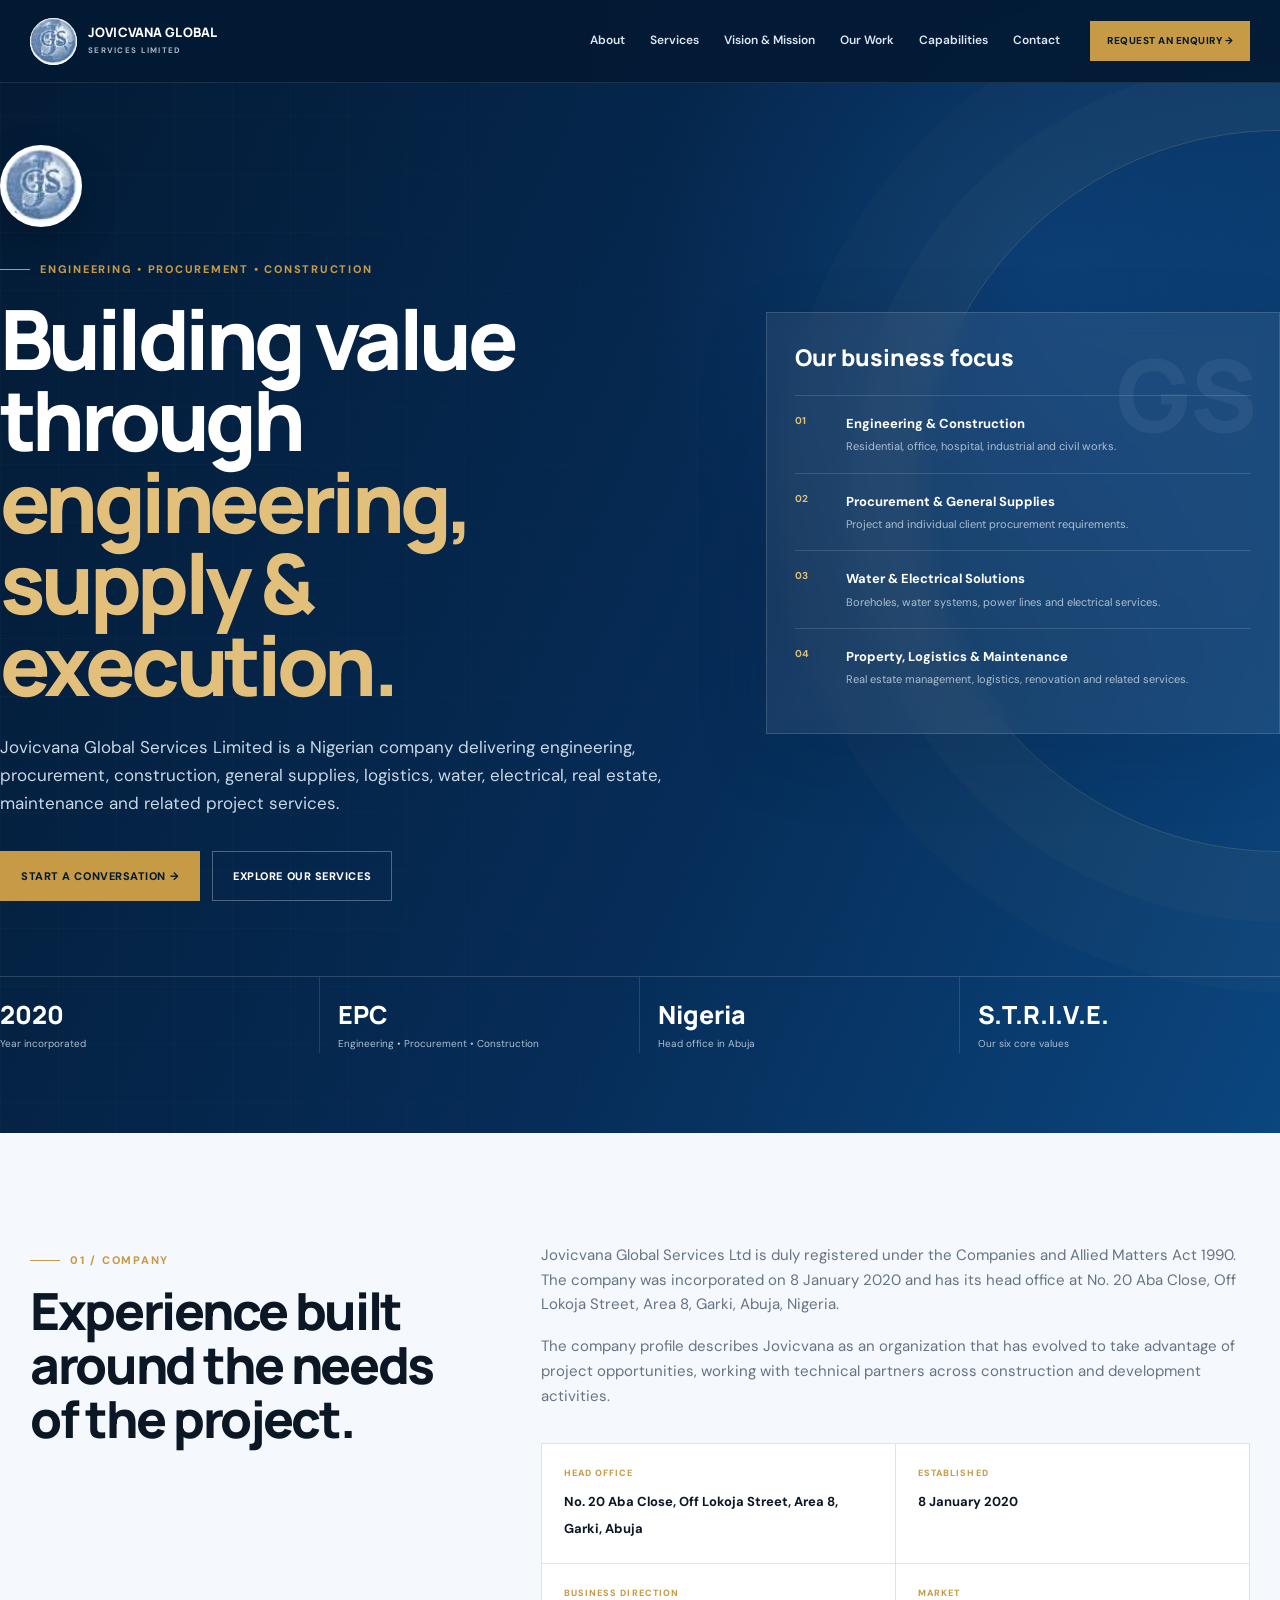
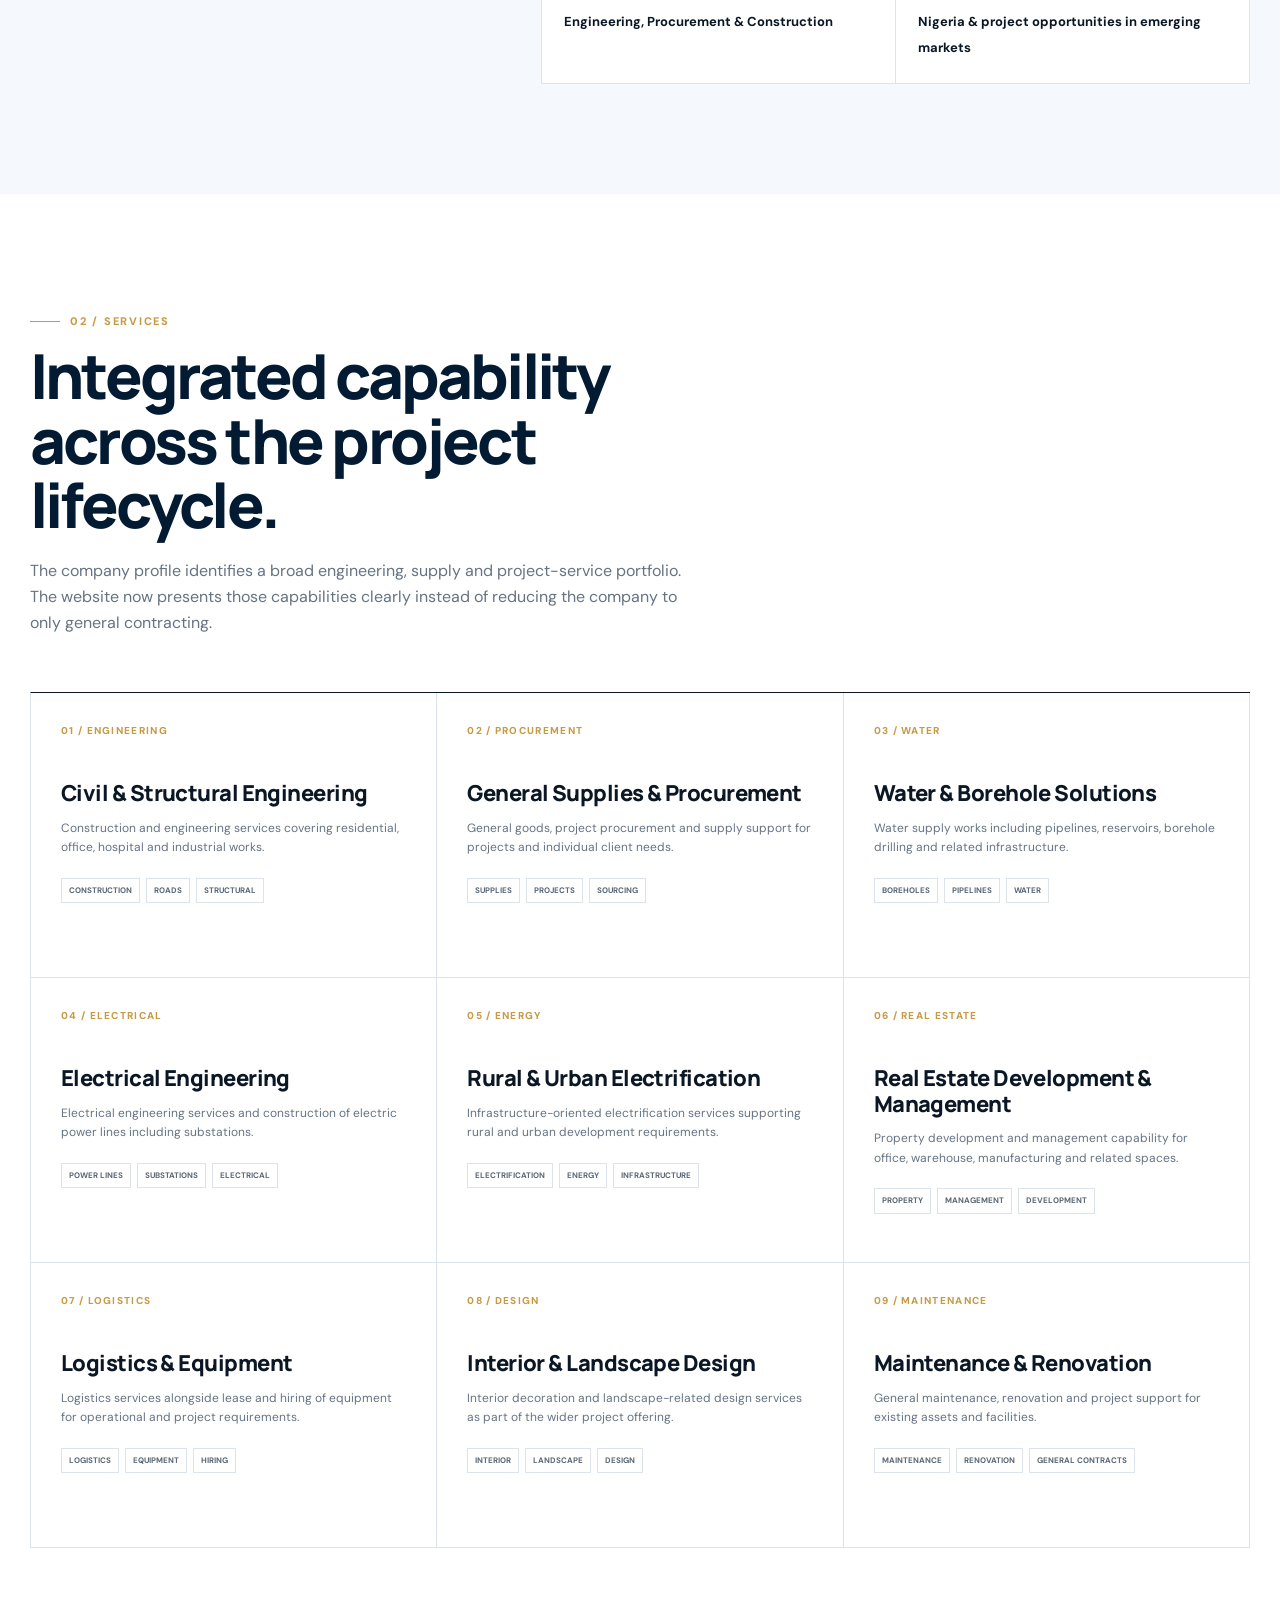
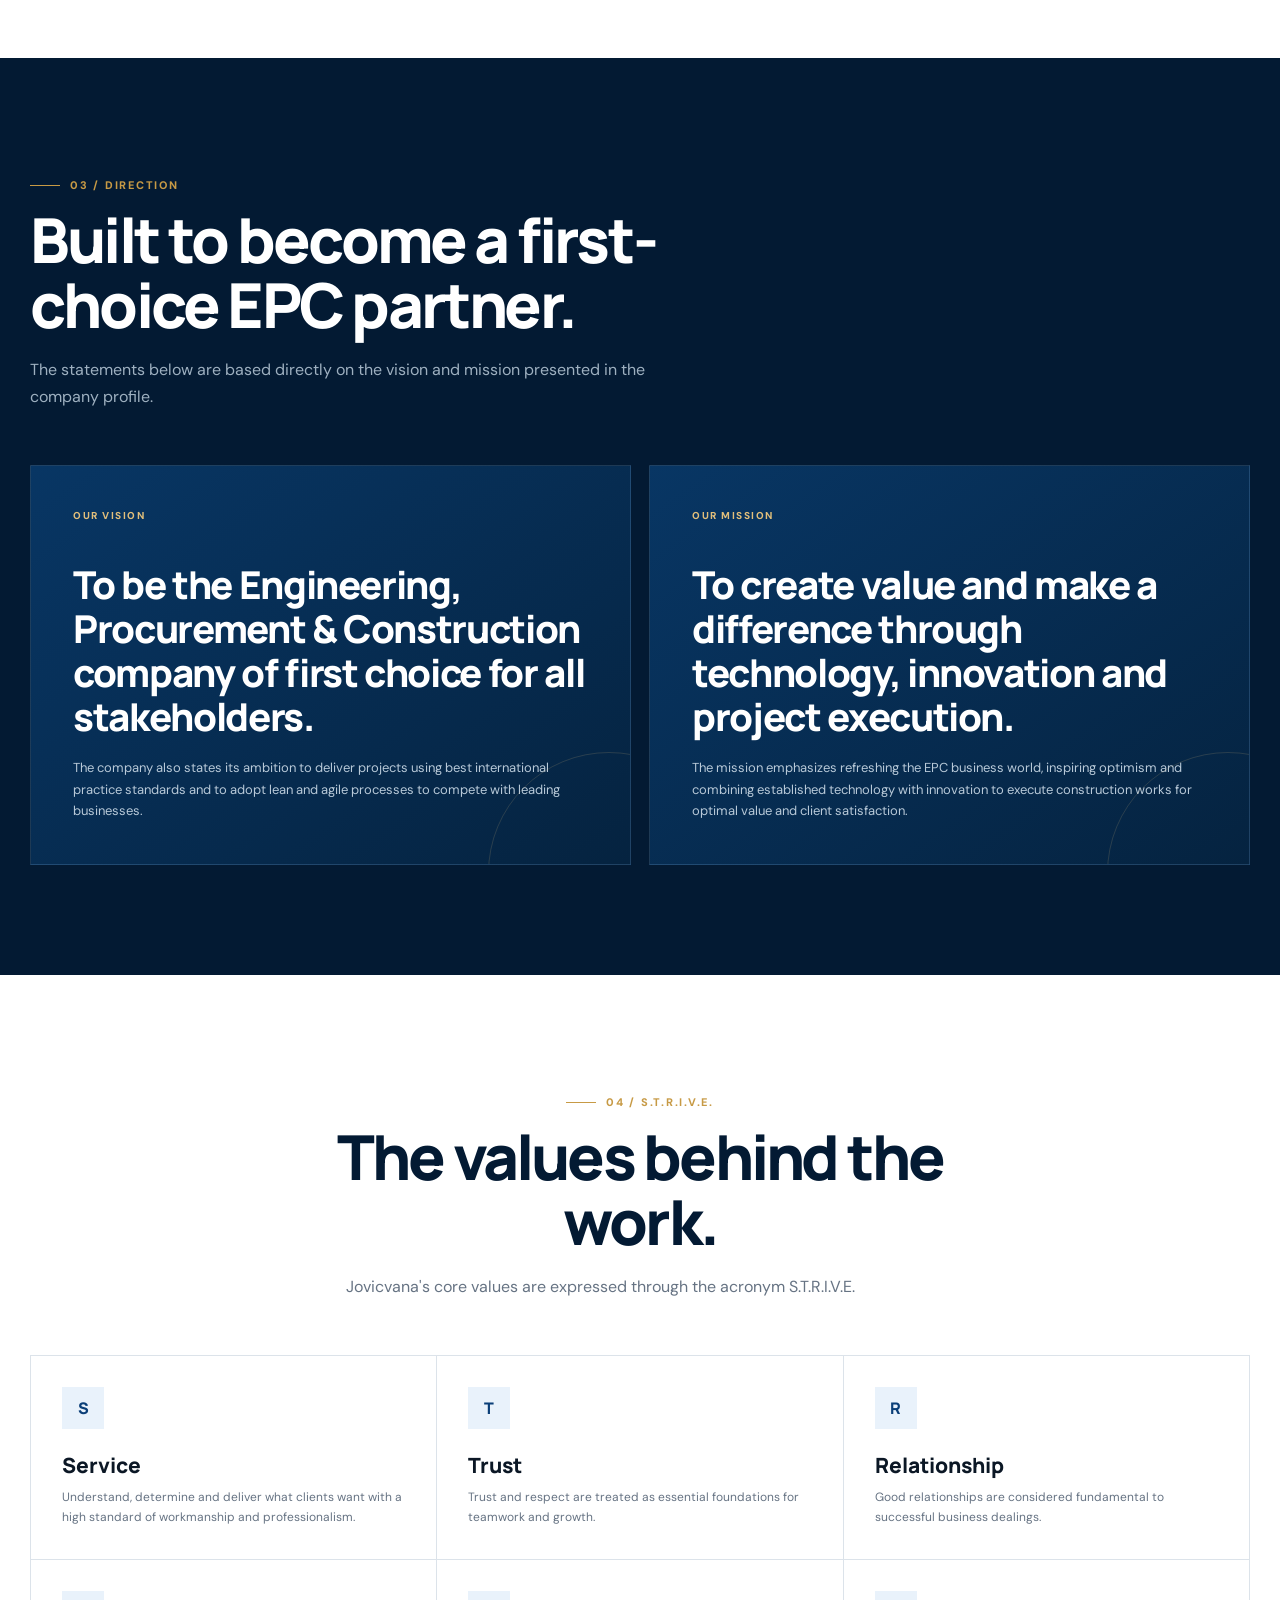
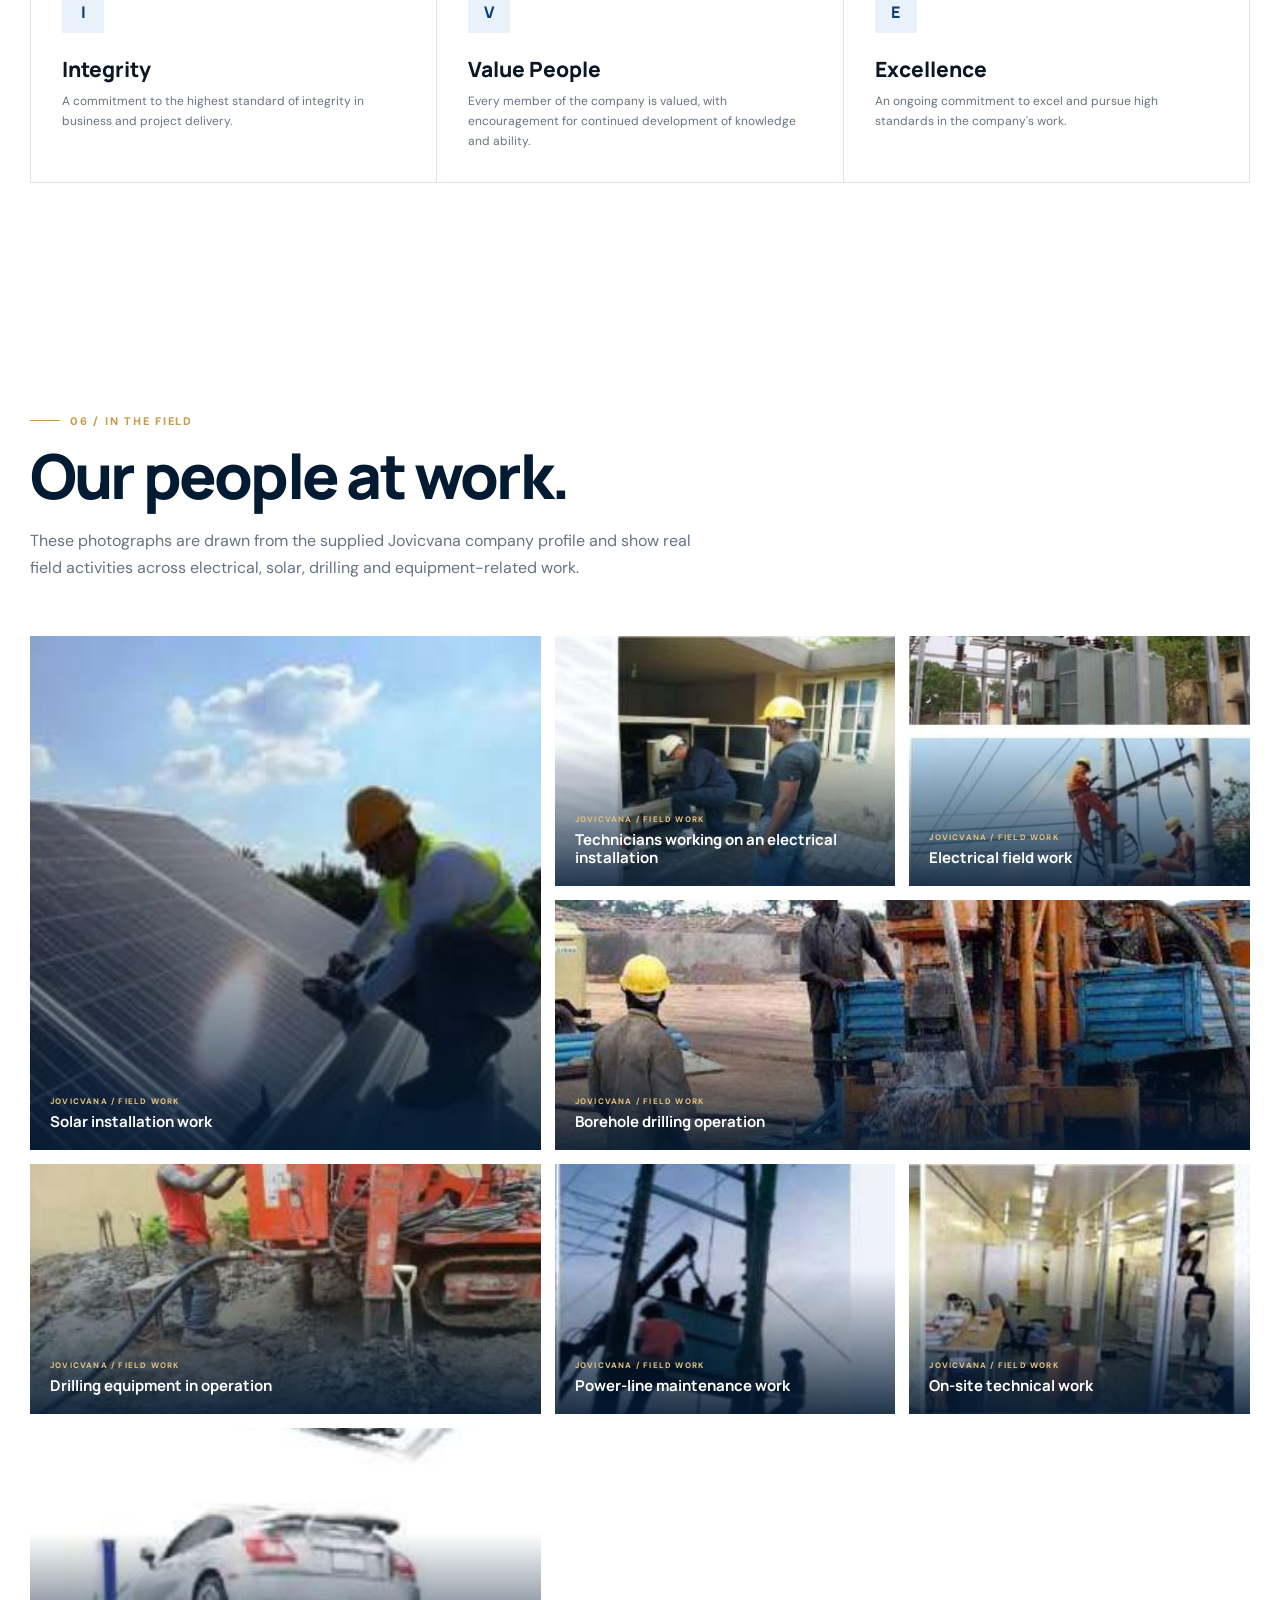
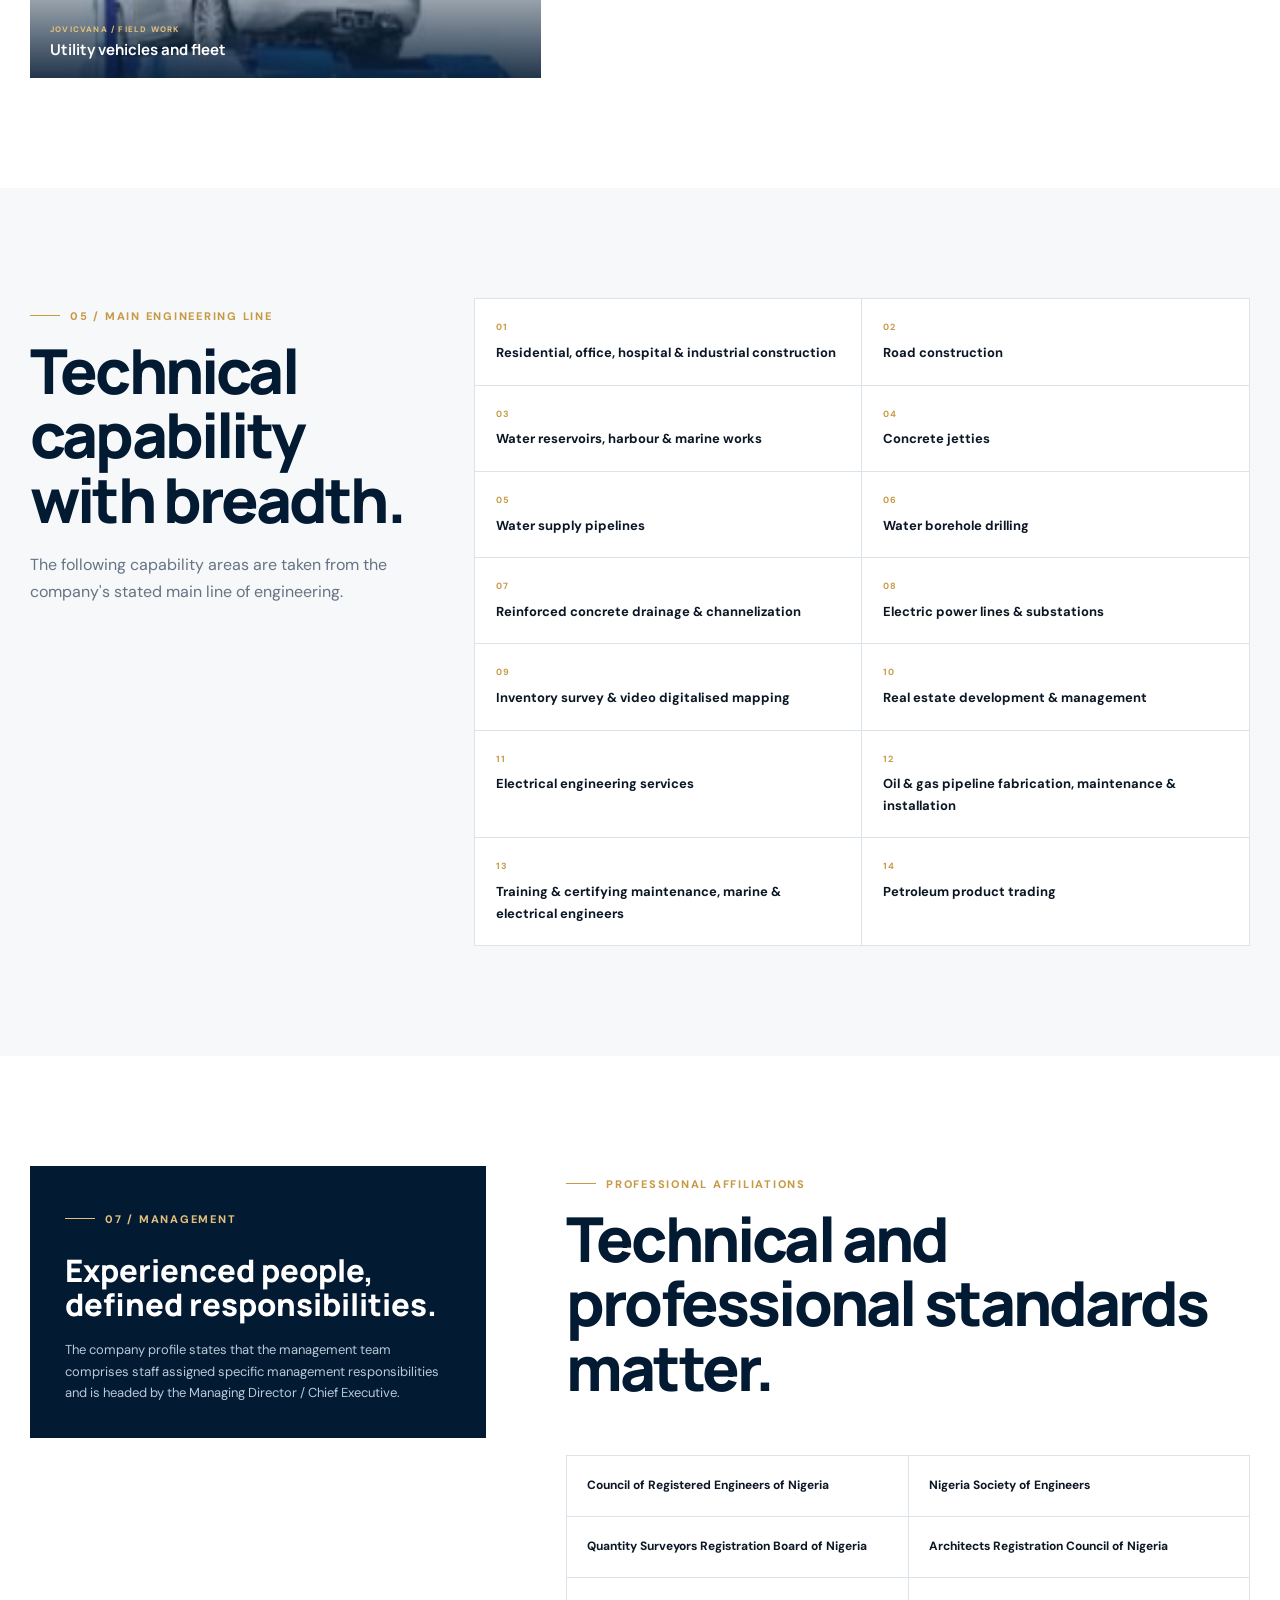
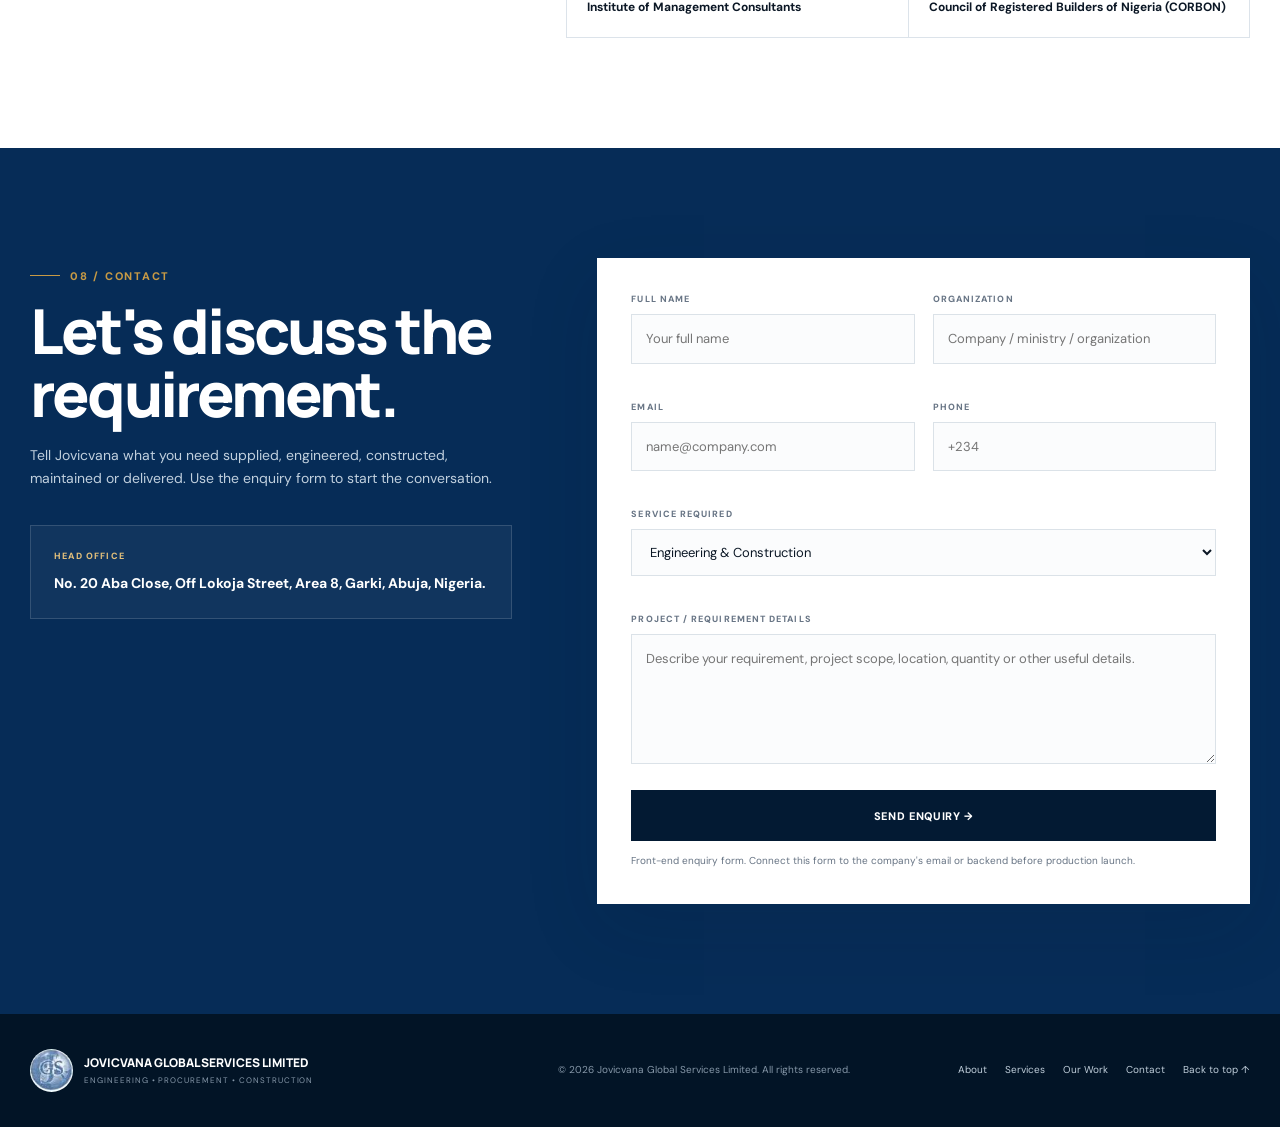
==== index.html @ 86620716 "victor" ====
<!DOCTYPE html>
<html lang="en">
<head>
    <meta charset="UTF-8">
    <meta name="viewport" content="width=device-width, initial-scale=1.0">

    <meta
        name="description"
        content="Jovicvana Global Services Limited — Engineering, Procurement, Construction, general supplies, water, electrical, logistics, real estate and project services in Nigeria."
    >

    <meta name="theme-color" content="#062c57">

    <title>Jovicvana Global Services Limited | Engineering • Procurement • Construction</title>

    <link rel="preconnect" href="https://fonts.googleapis.com">
    <link rel="preconnect" href="https://fonts.gstatic.com" crossorigin>
    <link
        href="https://fonts.googleapis.com/css2?family=DM+Sans:wght@400;500;600;700&family=Manrope:wght@600;700;800&display=swap"
        rel="stylesheet"
    >

    <link rel="icon" href="[data-uri]">

    <style>
        :root {
            --blue-950: #031a33;
            --blue-900: #062c57;
            --blue-800: #0b3f78;
            --blue-700: #15559a;
            --blue-100: #e9f2fb;
            --blue-50: #f5f9fd;
            --gold: #c79a45;
            --gold-light: #e2bf7b;
            --white: #ffffff;
            --ink: #0b1725;
            --muted: #667383;
            --line: #dce3ea;
            --surface: #f6f8fa;
            --serif: "Manrope", sans-serif;
            --body: "DM Sans", sans-serif;
            --shadow: 0 24px 70px rgba(3, 26, 51, .12);
            --radius: 18px;
        }

        * {
            box-sizing: border-box;
            margin: 0;
            padding: 0;
        }

        html {
            scroll-behavior: smooth;
        }

        body {
            font-family: var(--body);
            color: var(--ink);
            background: var(--white);
            line-height: 1.65;
            overflow-x: hidden;
        }

        body.menu-open {
            overflow: hidden;
        }

        a {
            color: inherit;
            text-decoration: none;
        }

        button,
        input,
        textarea,
        select {
            font: inherit;
        }

        img {
            max-width: 100%;
            display: block;
        }

        .container {
            width: min(1220px, calc(100% - 48px));
            margin-inline: auto;
        }

        .eyebrow {
            display: inline-flex;
            align-items: center;
            gap: 10px;
            color: var(--gold);
            font-size: 11px;
            font-weight: 800;
            letter-spacing: .16em;
            text-transform: uppercase;
        }

        .eyebrow::before {
            content: "";
            width: 30px;
            height: 1px;
            background: currentColor;
        }

        .section {
            padding: 110px 0;
        }

        .section-heading {
            max-width: 760px;
            margin-bottom: 55px;
        }

        .section-heading.center {
            margin-inline: auto;
            text-align: center;
        }

        .section-heading.center .eyebrow {
            justify-content: center;
        }

        .section-heading h2 {
            margin-top: 14px;
            color: var(--blue-950);
            font: 800 clamp(36px, 5vw, 62px)/1.04 var(--serif);
            letter-spacing: -.045em;
        }

        .section-heading p {
            margin-top: 20px;
            color: var(--muted);
            font-size: 16px;
            max-width: 680px;
        }

        /* =========================
           HEADER
        ========================= */

        .header {
            position: fixed;
            inset: 0 0 auto;
            z-index: 1000;
            background: rgba(3, 26, 51, .92);
            backdrop-filter: blur(18px);
            border-bottom: 1px solid rgba(255,255,255,.10);
            transition: .25s ease;
        }

        .header.scrolled {
            background: rgba(3, 26, 51, .98);
            box-shadow: 0 12px 40px rgba(0,0,0,.16);
        }

        .nav {
            min-height: 82px;
            display: flex;
            align-items: center;
            gap: 30px;
        }

        .brand {
            display: inline-flex;
            align-items: center;
            gap: 11px;
            margin-right: auto;
            min-width: 235px;
        }

        .brand-logo {
            width: 47px;
            height: 47px;
            object-fit: contain;
            border-radius: 50%;
            background: white;
        }

        .brand-text strong {
            display: block;
            color: white;
            font: 800 13px/1.1 var(--serif);
            letter-spacing: .01em;
        }

        .brand-text small {
            display: block;
            margin-top: 5px;
            color: #a9b9c8;
            font-size: 8px;
            font-weight: 700;
            letter-spacing: .16em;
        }

        .navlinks {
            display: flex;
            align-items: center;
            gap: 25px;
        }

        .navlinks a {
            position: relative;
            color: #dce7f1;
            font-size: 12px;
            font-weight: 600;
            padding: 30px 0;
        }

        .navlinks a::after {
            content: "";
            position: absolute;
            left: 0;
            right: 100%;
            bottom: 23px;
            height: 2px;
            background: var(--gold-light);
            transition: .25s ease;
        }

        .navlinks a:hover::after,
        .navlinks a.active::after {
            right: 0;
        }

        .nav-cta {
            display: inline-flex;
            align-items: center;
            justify-content: center;
            padding: 12px 17px;
            background: var(--gold);
            color: var(--blue-950);
            font-size: 10px;
            font-weight: 800;
            letter-spacing: .05em;
            transition: .2s ease;
        }

        .nav-cta:hover {
            background: var(--gold-light);
            transform: translateY(-1px);
        }

        .menu-btn {
            display: none;
            border: 0;
            background: transparent;
            color: white;
            font-size: 27px;
            cursor: pointer;
        }

        /* =========================
           HERO
        ========================= */

        .hero {
            position: relative;
            min-height: 820px;
            display: flex;
            align-items: center;
            overflow: hidden;
            background:
                radial-gradient(circle at 82% 25%, rgba(21,85,154,.38), transparent 30%),
                linear-gradient(115deg, var(--blue-950), var(--blue-900) 58%, #0b467f);
            color: white;
        }

        .hero::before {
            content: "";
            position: absolute;
            inset: 0;
            opacity: .24;
            background-image:
                linear-gradient(rgba(255,255,255,.08) 1px, transparent 1px),
                linear-gradient(90deg, rgba(255,255,255,.08) 1px, transparent 1px);
            background-size: 58px 58px;
            mask-image: linear-gradient(to right, black, transparent 85%);
        }

        .hero::after {
            content: "";
            position: absolute;
            width: 720px;
            height: 720px;
            right: -360px;
            top: 130px;
            border: 1px solid rgba(226,191,123,.20);
            border-radius: 50%;
            box-shadow:
                0 0 0 70px rgba(226,191,123,.025),
                0 0 0 140px rgba(226,191,123,.018);
        }

        .hero-inner {
            position: relative;
            z-index: 2;
            width: 100%;
            padding: 145px 0 80px;
        }

        .hero-layout {
            display: grid;
            grid-template-columns: minmax(0, 1.15fr) minmax(320px, .85fr);
            align-items: center;
            gap: 70px;
        }

        .hero-copy {
            max-width: 780px;
        }

        .hero-logo {
            width: 82px;
            height: 82px;
            object-fit: contain;
            background: white;
            border-radius: 50%;
            padding: 4px;
            margin-bottom: 25px;
            box-shadow: 0 14px 40px rgba(0,0,0,.20);
        }

        .hero h1 {
            margin-top: 19px;
            font: 800 clamp(48px, 6.5vw, 88px)/.98 var(--serif);
            letter-spacing: -.055em;
        }

        .hero h1 span {
            color: var(--gold-light);
        }

        .hero-description {
            max-width: 700px;
            margin-top: 28px;
            color: #c9d8e6;
            font-size: 17px;
        }

        .hero-actions {
            display: flex;
            flex-wrap: wrap;
            gap: 12px;
            margin-top: 34px;
        }

        .btn {
            display: inline-flex;
            align-items: center;
            justify-content: center;
            gap: 9px;
            min-height: 50px;
            padding: 0 20px;
            border: 1px solid transparent;
            font-size: 11px;
            font-weight: 800;
            letter-spacing: .05em;
            transition: .22s ease;
        }

        .btn-primary {
            background: var(--gold);
            color: var(--blue-950);
        }

        .btn-primary:hover {
            background: var(--gold-light);
            transform: translateY(-2px);
        }

        .btn-light {
            border-color: rgba(255,255,255,.30);
            color: white;
        }

        .btn-light:hover {
            border-color: var(--gold-light);
            background: rgba(255,255,255,.06);
            transform: translateY(-2px);
        }

        .hero-panel {
            position: relative;
            padding: 28px;
            background: rgba(255,255,255,.07);
            border: 1px solid rgba(255,255,255,.14);
            backdrop-filter: blur(10px);
            box-shadow: var(--shadow);
        }

        .hero-panel::before {
            content: "GS";
            position: absolute;
            right: 22px;
            top: 12px;
            color: rgba(255,255,255,.06);
            font: 800 100px var(--serif);
        }

        .hero-panel h3 {
            position: relative;
            margin-bottom: 22px;
            color: white;
            font: 800 23px var(--serif);
        }

        .hero-panel-list {
            display: grid;
            gap: 0;
        }

        .hero-panel-item {
            display: grid;
            grid-template-columns: 38px 1fr;
            gap: 13px;
            padding: 17px 0;
            border-top: 1px solid rgba(255,255,255,.13);
        }

        .hero-panel-item b {
            color: var(--gold-light);
            font-size: 10px;
        }

        .hero-panel-item strong {
            display: block;
            color: white;
            font-size: 13px;
        }

        .hero-panel-item span {
            display: block;
            margin-top: 3px;
            color: #aebfd0;
            font-size: 11px;
        }

        .hero-bottom {
            display: grid;
            grid-template-columns: repeat(4, 1fr);
            gap: 0;
            margin-top: 75px;
            border-top: 1px solid rgba(255,255,255,.16);
        }

        .hero-stat {
            padding: 20px 18px 0 0;
            border-right: 1px solid rgba(255,255,255,.12);
        }

        .hero-stat:not(:first-child) {
            padding-left: 18px;
        }

        .hero-stat:last-child {
            border-right: 0;
        }

        .hero-stat strong {
            display: block;
            color: white;
            font: 800 25px var(--serif);
        }

        .hero-stat span {
            display: block;
            margin-top: 4px;
            color: #aebfd0;
            font-size: 10px;
        }

        /* =========================
           ABOUT
        ========================= */

        .about {
            background: var(--blue-50);
        }

        .about-grid {
            display: grid;
            grid-template-columns: .75fr 1.25fr;
            gap: 85px;
        }

        .about-intro {
            position: sticky;
            top: 125px;
            align-self: start;
        }

        .about-intro h2 {
            margin-top: 15px;
            font: 800 clamp(35px, 4vw, 55px)/1.05 var(--serif);
            letter-spacing: -.045em;
        }

        .about-copy {
            color: var(--muted);
            font-size: 15px;
        }

        .about-copy + .about-copy {
            margin-top: 17px;
        }

        .company-facts {
            display: grid;
            grid-template-columns: 1fr 1fr;
            margin-top: 35px;
            border-top: 1px solid var(--line);
            border-left: 1px solid var(--line);
        }

        .fact {
            padding: 22px;
            border-right: 1px solid var(--line);
            border-bottom: 1px solid var(--line);
            background: white;
        }

        .fact span {
            display: block;
            margin-bottom: 7px;
            color: var(--gold);
            font-size: 9px;
            font-weight: 800;
            letter-spacing: .12em;
            text-transform: uppercase;
        }

        .fact strong {
            font-size: 13px;
        }

        /* =========================
           SERVICES
        ========================= */

        .services {
            background: white;
        }

        .service-grid {
            display: grid;
            grid-template-columns: repeat(3, 1fr);
            border-top: 1px solid var(--ink);
            border-left: 1px solid var(--line);
        }

        .service-card {
            min-height: 285px;
            padding: 30px;
            border-right: 1px solid var(--line);
            border-bottom: 1px solid var(--line);
            transition: .25s ease;
            background: white;
        }

        .service-card:hover {
            background: var(--blue-950);
            color: white;
            transform: translateY(-5px);
            box-shadow: var(--shadow);
        }

        .service-number {
            color: var(--gold);
            font-size: 10px;
            font-weight: 800;
            letter-spacing: .13em;
        }

        .service-card h3 {
            margin-top: 42px;
            font: 800 22px/1.15 var(--serif);
            letter-spacing: -.025em;
        }

        .service-card p {
            margin-top: 12px;
            color: var(--muted);
            font-size: 12px;
        }

        .service-card:hover p {
            color: #b9c8d7;
        }

        .service-tags {
            display: flex;
            flex-wrap: wrap;
            gap: 6px;
            margin-top: 20px;
        }

        .service-tags span {
            padding: 5px 7px;
            border: 1px solid var(--line);
            color: #596674;
            font-size: 8px;
            font-weight: 700;
        }

        .service-card:hover .service-tags span {
            border-color: rgba(255,255,255,.16);
            color: #c8d7e5;
        }

        /* =========================
           VISION / MISSION
        ========================= */

        .dark-section {
            background: var(--blue-950);
            color: white;
        }

        .dark-section .section-heading h2 {
            color: white;
        }

        .dark-section .section-heading p {
            color: #9eb0c0;
        }

        .vision-grid {
            display: grid;
            grid-template-columns: 1fr 1fr;
            gap: 18px;
        }

        .statement {
            position: relative;
            padding: 42px;
            min-height: 330px;
            background: linear-gradient(145deg, #083664, #052340);
            border: 1px solid rgba(255,255,255,.10);
            overflow: hidden;
        }

        .statement::after {
            content: "";
            position: absolute;
            width: 240px;
            height: 240px;
            right: -100px;
            bottom: -130px;
            border: 1px solid rgba(226,191,123,.16);
            border-radius: 50%;
        }

        .statement-label {
            color: var(--gold-light);
            font-size: 10px;
            font-weight: 800;
            letter-spacing: .15em;
        }

        .statement h3 {
            margin-top: 38px;
            max-width: 550px;
            font: 800 clamp(25px, 3vw, 39px)/1.15 var(--serif);
            letter-spacing: -.035em;
        }

        .statement p {
            margin-top: 18px;
            max-width: 560px;
            color: #b8c9d8;
            font-size: 13px;
        }

        /* =========================
           CORE VALUES
        ========================= */

        .values-grid {
            display: grid;
            grid-template-columns: repeat(3, 1fr);
            border-top: 1px solid var(--line);
            border-left: 1px solid var(--line);
        }

        .value-card {
            padding: 31px;
            border-right: 1px solid var(--line);
            border-bottom: 1px solid var(--line);
            background: white;
        }

        .value-card .letter {
            display: inline-grid;
            place-items: center;
            width: 42px;
            height: 42px;
            background: var(--blue-100);
            color: var(--blue-800);
            font: 800 16px var(--serif);
        }

        .value-card h3 {
            margin-top: 22px;
            font: 800 21px var(--serif);
        }

        .value-card p {
            margin-top: 9px;
            color: var(--muted);
            font-size: 12px;
        }

        /* =========================
           CAPABILITIES
        ========================= */

        .capabilities {
            background: var(--surface);
        }

        .capability-layout {
            display: grid;
            grid-template-columns: .65fr 1.35fr;
            gap: 70px;
        }

        .capability-list {
            display: grid;
            grid-template-columns: 1fr 1fr;
            border-top: 1px solid var(--line);
            border-left: 1px solid var(--line);
        }

        .capability-item {
            padding: 21px;
            border-right: 1px solid var(--line);
            border-bottom: 1px solid var(--line);
            background: white;
        }

        .capability-item b {
            display: block;
            color: var(--gold);
            font-size: 9px;
            letter-spacing: .12em;
        }

        .capability-item strong {
            display: block;
            margin-top: 7px;
            font-size: 13px;
        }

        /* =========================
           MANAGEMENT
        ========================= */

        .management {
            background: white;
        }

        .management-grid {
            display: grid;
            grid-template-columns: .8fr 1.2fr;
            gap: 80px;
            align-items: start;
        }

        .management-box {
            padding: 35px;
            background: var(--blue-950);
            color: white;
        }

        .management-box .eyebrow {
            color: var(--gold-light);
        }

        .management-box h3 {
            margin-top: 25px;
            font: 800 31px/1.12 var(--serif);
        }

        .management-box p {
            margin-top: 17px;
            color: #b8c9d8;
            font-size: 13px;
        }

        .affiliations {
            display: grid;
            grid-template-columns: 1fr 1fr;
            border-top: 1px solid var(--line);
            border-left: 1px solid var(--line);
        }

        .affiliation {
            padding: 20px;
            border-right: 1px solid var(--line);
            border-bottom: 1px solid var(--line);
            font-size: 12px;
            font-weight: 700;
        }

        /* =========================
           CTA / CONTACT
        ========================= */

        .contact {
            background: var(--blue-900);
            color: white;
        }

        .contact-grid {
            display: grid;
            grid-template-columns: .85fr 1.15fr;
            gap: 85px;
            align-items: start;
        }

        .contact h2 {
            margin-top: 14px;
            font: 800 clamp(38px, 5vw, 62px)/1.02 var(--serif);
            letter-spacing: -.045em;
        }

        .contact-copy {
            margin-top: 18px;
            color: #c1d0de;
            font-size: 14px;
        }

        .office-card {
            margin-top: 35px;
            padding: 23px;
            border: 1px solid rgba(255,255,255,.14);
            background: rgba(255,255,255,.045);
        }

        .office-card span {
            display: block;
            color: var(--gold-light);
            font-size: 9px;
            font-weight: 800;
            letter-spacing: .13em;
            text-transform: uppercase;
        }

        .office-card strong {
            display: block;
            margin-top: 8px;
            font-size: 14px;
        }

        .contact-form {
            padding: 34px;
            background: white;
            color: var(--ink);
            box-shadow: var(--shadow);
        }

        .form-grid {
            display: grid;
            grid-template-columns: 1fr 1fr;
            gap: 18px;
        }

        .field {
            margin-bottom: 18px;
        }

        .field.full {
            grid-column: 1 / -1;
        }

        .field label {
            display: block;
            margin-bottom: 7px;
            color: #687585;
            font-size: 9px;
            font-weight: 800;
            letter-spacing: .12em;
            text-transform: uppercase;
        }

        .field input,
        .field select,
        .field textarea {
            width: 100%;
            border: 1px solid #dbe2e8;
            outline: none;
            padding: 13px 14px;
            background: #fbfcfd;
            color: var(--ink);
            font-size: 13px;
            transition: .2s ease;
        }

        .field textarea {
            min-height: 130px;
            resize: vertical;
        }

        .field input:focus,
        .field select:focus,
        .field textarea:focus {
            border-color: var(--blue-700);
            box-shadow: 0 0 0 3px rgba(21,85,154,.08);
            background: white;
        }

        .submit-btn {
            width: 100%;
            min-height: 51px;
            border: 0;
            background: var(--blue-950);
            color: white;
            cursor: pointer;
            font-size: 11px;
            font-weight: 800;
            letter-spacing: .06em;
            transition: .2s ease;
        }

        .submit-btn:hover {
            background: var(--blue-800);
        }

        .form-message {
            margin-top: 12px;
            color: var(--muted);
            font-size: 10px;
        }

        /* =========================
           FOOTER
        ========================= */

        footer {
            background: #021426;
            color: white;
            padding: 35px 0;
        }

        .footer-grid {
            display: grid;
            grid-template-columns: 1.2fr .8fr .8fr;
            gap: 35px;
            align-items: center;
        }

        .footer-brand {
            display: flex;
            align-items: center;
            gap: 11px;
        }

        .footer-brand img {
            width: 43px;
            height: 43px;
            border-radius: 50%;
            background: white;
        }

        .footer-brand strong {
            display: block;
            font: 800 12px var(--serif);
        }

        .footer-brand small {
            display: block;
            margin-top: 3px;
            color: #8798a9;
            font-size: 8px;
            letter-spacing: .12em;
        }

        .footer-text {
            color: #8798a9;
            font-size: 10px;
        }

        .footer-links {
            display: flex;
            justify-content: flex-end;
            gap: 18px;
        }

        .footer-links a {
            color: #c0ceda;
            font-size: 10px;
        }

        /* =========================
           ANIMATIONS
        ========================= */

        .reveal {
            opacity: 0;
            transform: translateY(25px);
            transition: opacity .7s ease, transform .7s ease;
        }

        .reveal.show {
            opacity: 1;
            transform: none;
        }


        /* =========================
           WORK GALLERY
        ========================= */

        .work-gallery {
            background: #ffffff;
        }

        .work-gallery-grid {
            display: grid;
            grid-template-columns: 1.2fr .8fr .8fr;
            grid-auto-rows: 250px;
            gap: 14px;
        }

        .work-photo {
            position: relative;
            overflow: hidden;
            min-height: 250px;
            background: #dfe5ea;
        }

        .work-photo:nth-child(1) {
            grid-row: span 2;
        }

        .work-photo:nth-child(4) {
            grid-column: span 2;
        }

        .work-photo img {
            width: 100%;
            height: 100%;
            object-fit: cover;
            transition: transform .55s ease;
        }

        .work-photo::after {
            content: "";
            position: absolute;
            inset: 0;
            background: linear-gradient(0deg, rgba(3,26,51,.88), transparent 58%);
            pointer-events: none;
        }

        .work-photo:hover img {
            transform: scale(1.045);
        }

        .work-photo-caption {
            position: absolute;
            z-index: 2;
            left: 20px;
            right: 20px;
            bottom: 18px;
            color: white;
        }

        .work-photo-caption span {
            display: block;
            color: var(--gold-light);
            font-size: 8px;
            font-weight: 800;
            letter-spacing: .15em;
        }

        .work-photo-caption strong {
            display: block;
            margin-top: 5px;
            font: 700 15px/1.25 var(--serif);
        }

        @media (max-width: 980px) {
            .work-gallery-grid {
                grid-template-columns: 1fr 1fr;
            }

            .work-photo:nth-child(1),
            .work-photo:nth-child(4) {
                grid-row: auto;
                grid-column: auto;
            }
        }

        @media (max-width: 650px) {
            .work-gallery-grid {
                grid-template-columns: 1fr;
                grid-auto-rows: 270px;
            }
        }

        /* =========================
           RESPONSIVE
        ========================= */

        @media (max-width: 980px) {
            .navlinks,
            .nav-cta {
                display: none;
            }

            .menu-btn {
                display: block;
            }

            .navlinks.open {
                position: fixed;
                top: 82px;
                left: 0;
                right: 0;
                display: flex;
                flex-direction: column;
                align-items: stretch;
                gap: 0;
                padding: 15px 24px 25px;
                background: var(--blue-950);
                border-top: 1px solid rgba(255,255,255,.10);
                box-shadow: 0 20px 40px rgba(0,0,0,.25);
            }

            .navlinks.open a {
                padding: 15px 0;
                border-bottom: 1px solid rgba(255,255,255,.08);
            }

            .navlinks.open a::after {
                display: none;
            }

            .hero-layout,
            .about-grid,
            .capability-layout,
            .management-grid,
            .contact-grid {
                grid-template-columns: 1fr;
                gap: 45px;
            }

            .about-intro {
                position: static;
            }

            .hero-panel {
                max-width: 650px;
            }

            .service-grid {
                grid-template-columns: 1fr 1fr;
            }

            .values-grid {
                grid-template-columns: 1fr 1fr;
            }
        }

        @media (max-width: 650px) {
            .container {
                width: min(100% - 34px, 1220px);
            }

            .section {
                padding: 75px 0;
            }

            .brand {
                min-width: 0;
            }

            .brand-logo {
                width: 41px;
                height: 41px;
            }

            .brand-text strong {
                font-size: 11px;
            }

            .brand-text small {
                font-size: 7px;
            }

            .hero {
                min-height: auto;
            }

            .hero-inner {
                padding: 125px 0 65px;
            }

            .hero h1 {
                font-size: 48px;
            }

            .hero-description {
                font-size: 14px;
            }

            .hero-bottom {
                grid-template-columns: 1fr 1fr;
                margin-top: 55px;
            }

            .hero-stat {
                padding: 16px 10px 15px 0;
                border-right: 0;
                border-bottom: 1px solid rgba(255,255,255,.12);
            }

            .hero-stat:not(:first-child) {
                padding-left: 10px;
            }

            .hero-stat strong {
                font-size: 20px;
            }

            .service-grid,
            .values-grid,
            .vision-grid {
                grid-template-columns: 1fr;
            }

            .service-card {
                min-height: auto;
            }

            .capability-list,
            .affiliations,
            .form-grid {
                grid-template-columns: 1fr;
            }

            .field.full {
                grid-column: auto;
            }

            .contact-form {
                padding: 22px;
            }

            .statement {
                min-height: auto;
                padding: 30px;
            }

            .footer-grid {
                grid-template-columns: 1fr;
            }

            .footer-links {
                justify-content: flex-start;
                flex-wrap: wrap;
            }
        }

        @media (prefers-reduced-motion: reduce) {
            html {
                scroll-behavior: auto;
            }

            *,
            *::before,
            *::after {
                animation-duration: .01ms !important;
                animation-iteration-count: 1 !important;
                transition-duration: .01ms !important;
            }
        }
    </style>
</head>

<body>

    <header class="header" id="siteHeader">
        <div class="container nav">

            <a class="brand" href="#home" aria-label="Jovicvana Global Services Limited home">
                <img class="brand-logo" src="[data-uri]" alt="Jovicvana Global Services Limited logo">
                <span class="brand-text">
                    <strong>JOVICVANA GLOBAL</strong>
                    <small>SERVICES LIMITED</small>
                </span>
            </a>

            <nav class="navlinks" id="navLinks" aria-label="Primary navigation">
                <a href="#about">About</a>
                <a href="#services">Services</a>
                <a href="#vision">Vision & Mission</a>
                <a href="#work">Our Work</a>
                <a href="#capabilities">Capabilities</a>
                <a href="#contact">Contact</a>
            </nav>

            <a class="nav-cta" href="#contact">REQUEST AN ENQUIRY →</a>

            <button class="menu-btn" id="menuBtn" type="button" aria-label="Open navigation" aria-expanded="false">
                ☰
            </button>
        </div>
    </header>

    <main>

        <!-- HERO -->
        <section class="hero" id="home">
            <div class="container hero-inner">

                <div class="hero-layout reveal">

                    <div class="hero-copy">
                        <img class="hero-logo" src="[data-uri]" alt="Jovicvana Global Services Limited">

                        <div class="eyebrow">Engineering • Procurement • Construction</div>

                        <h1>
                            Building value through
                            <span>engineering, supply & execution.</span>
                        </h1>

                        <p class="hero-description">
                            Jovicvana Global Services Limited is a Nigerian company delivering
                            engineering, procurement, construction, general supplies, logistics,
                            water, electrical, real estate, maintenance and related project services.
                        </p>

                        <div class="hero-actions">
                            <a class="btn btn-primary" href="#contact">START A CONVERSATION →</a>
                            <a class="btn btn-light" href="#services">EXPLORE OUR SERVICES</a>
                        </div>
                    </div>

                    <aside class="hero-panel">
                        <h3>Our business focus</h3>

                        <div class="hero-panel-list">
                            <div class="hero-panel-item">
                                <b>01</b>
                                <div>
                                    <strong>Engineering & Construction</strong>
                                    <span>Residential, office, hospital, industrial and civil works.</span>
                                </div>
                            </div>

                            <div class="hero-panel-item">
                                <b>02</b>
                                <div>
                                    <strong>Procurement & General Supplies</strong>
                                    <span>Project and individual client procurement requirements.</span>
                                </div>
                            </div>

                            <div class="hero-panel-item">
                                <b>03</b>
                                <div>
                                    <strong>Water & Electrical Solutions</strong>
                                    <span>Boreholes, water systems, power lines and electrical services.</span>
                                </div>
                            </div>

                            <div class="hero-panel-item">
                                <b>04</b>
                                <div>
                                    <strong>Property, Logistics & Maintenance</strong>
                                    <span>Real estate management, logistics, renovation and related services.</span>
                                </div>
                            </div>
                        </div>
                    </aside>

                </div>

                <div class="hero-bottom reveal">
                    <div class="hero-stat">
                        <strong>2020</strong>
                        <span>Year incorporated</span>
                    </div>
                    <div class="hero-stat">
                        <strong>EPC</strong>
                        <span>Engineering • Procurement • Construction</span>
                    </div>
                    <div class="hero-stat">
                        <strong>Nigeria</strong>
                        <span>Head office in Abuja</span>
                    </div>
                    <div class="hero-stat">
                        <strong>S.T.R.I.V.E.</strong>
                        <span>Our six core values</span>
                    </div>
                </div>

            </div>
        </section>

        <!-- ABOUT -->
        <section class="section about" id="about">
            <div class="container about-grid">

                <div class="about-intro reveal">
                    <div class="eyebrow">01 / Company</div>
                    <h2>Experience built around the needs of the project.</h2>
                </div>

                <div class="reveal">
                    <p class="about-copy">
                        Jovicvana Global Services Ltd is duly registered under the Companies
                        and Allied Matters Act 1990. The company was incorporated on
                        8 January 2020 and has its head office at No. 20 Aba Close,
                        Off Lokoja Street, Area 8, Garki, Abuja, Nigeria.
                    </p>

                    <p class="about-copy">
                        The company profile describes Jovicvana as an organization that has
                        evolved to take advantage of project opportunities, working with
                        technical partners across construction and development activities.
                    </p>

                    <div class="company-facts">
                        <div class="fact">
                            <span>Head Office</span>
                            <strong>No. 20 Aba Close, Off Lokoja Street, Area 8, Garki, Abuja</strong>
                        </div>
                        <div class="fact">
                            <span>Established</span>
                            <strong>8 January 2020</strong>
                        </div>
                        <div class="fact">
                            <span>Business Direction</span>
                            <strong>Engineering, Procurement & Construction</strong>
                        </div>
                        <div class="fact">
                            <span>Market</span>
                            <strong>Nigeria & project opportunities in emerging markets</strong>
                        </div>
                    </div>
                </div>

            </div>
        </section>

        <!-- SERVICES -->
        <section class="section services" id="services">
            <div class="container">

                <div class="section-heading reveal">
                    <div class="eyebrow">02 / Services</div>
                    <h2>Integrated capability across the project lifecycle.</h2>
                    <p>
                        The company profile identifies a broad engineering, supply and
                        project-service portfolio. The website now presents those capabilities
                        clearly instead of reducing the company to only general contracting.
                    </p>
                </div>

                <div class="service-grid reveal">

                    <article class="service-card">
                        <div class="service-number">01 / ENGINEERING</div>
                        <h3>Civil & Structural Engineering</h3>
                        <p>Construction and engineering services covering residential, office, hospital and industrial works.</p>
                        <div class="service-tags">
                            <span>CONSTRUCTION</span>
                            <span>ROADS</span>
                            <span>STRUCTURAL</span>
                        </div>
                    </article>

                    <article class="service-card">
                        <div class="service-number">02 / PROCUREMENT</div>
                        <h3>General Supplies & Procurement</h3>
                        <p>General goods, project procurement and supply support for projects and individual client needs.</p>
                        <div class="service-tags">
                            <span>SUPPLIES</span>
                            <span>PROJECTS</span>
                            <span>SOURCING</span>
                        </div>
                    </article>

                    <article class="service-card">
                        <div class="service-number">03 / WATER</div>
                        <h3>Water & Borehole Solutions</h3>
                        <p>Water supply works including pipelines, reservoirs, borehole drilling and related infrastructure.</p>
                        <div class="service-tags">
                            <span>BOREHOLES</span>
                            <span>PIPELINES</span>
                            <span>WATER</span>
                        </div>
                    </article>

                    <article class="service-card">
                        <div class="service-number">04 / ELECTRICAL</div>
                        <h3>Electrical Engineering</h3>
                        <p>Electrical engineering services and construction of electric power lines including substations.</p>
                        <div class="service-tags">
                            <span>POWER LINES</span>
                            <span>SUBSTATIONS</span>
                            <span>ELECTRICAL</span>
                        </div>
                    </article>

                    <article class="service-card">
                        <div class="service-number">05 / ENERGY</div>
                        <h3>Rural & Urban Electrification</h3>
                        <p>Infrastructure-oriented electrification services supporting rural and urban development requirements.</p>
                        <div class="service-tags">
                            <span>ELECTRIFICATION</span>
                            <span>ENERGY</span>
                            <span>INFRASTRUCTURE</span>
                        </div>
                    </article>

                    <article class="service-card">
                        <div class="service-number">06 / REAL ESTATE</div>
                        <h3>Real Estate Development & Management</h3>
                        <p>Property development and management capability for office, warehouse, manufacturing and related spaces.</p>
                        <div class="service-tags">
                            <span>PROPERTY</span>
                            <span>MANAGEMENT</span>
                            <span>DEVELOPMENT</span>
                        </div>
                    </article>

                    <article class="service-card">
                        <div class="service-number">07 / LOGISTICS</div>
                        <h3>Logistics & Equipment</h3>
                        <p>Logistics services alongside lease and hiring of equipment for operational and project requirements.</p>
                        <div class="service-tags">
                            <span>LOGISTICS</span>
                            <span>EQUIPMENT</span>
                            <span>HIRING</span>
                        </div>
                    </article>

                    <article class="service-card">
                        <div class="service-number">08 / DESIGN</div>
                        <h3>Interior & Landscape Design</h3>
                        <p>Interior decoration and landscape-related design services as part of the wider project offering.</p>
                        <div class="service-tags">
                            <span>INTERIOR</span>
                            <span>LANDSCAPE</span>
                            <span>DESIGN</span>
                        </div>
                    </article>

                    <article class="service-card">
                        <div class="service-number">09 / MAINTENANCE</div>
                        <h3>Maintenance & Renovation</h3>
                        <p>General maintenance, renovation and project support for existing assets and facilities.</p>
                        <div class="service-tags">
                            <span>MAINTENANCE</span>
                            <span>RENOVATION</span>
                            <span>GENERAL CONTRACTS</span>
                        </div>
                    </article>

                </div>
            </div>
        </section>

        <!-- VISION & MISSION -->
        <section class="section dark-section" id="vision">
            <div class="container">

                <div class="section-heading reveal">
                    <div class="eyebrow">03 / Direction</div>
                    <h2>Built to become a first-choice EPC partner.</h2>
                    <p>
                        The statements below are based directly on the vision and mission
                        presented in the company profile.
                    </p>
                </div>

                <div class="vision-grid reveal">

                    <article class="statement">
                        <div class="statement-label">OUR VISION</div>
                        <h3>To be the Engineering, Procurement & Construction company of first choice for all stakeholders.</h3>
                        <p>
                            The company also states its ambition to deliver projects using
                            best international practice standards and to adopt lean and agile
                            processes to compete with leading businesses.
                        </p>
                    </article>

                    <article class="statement">
                        <div class="statement-label">OUR MISSION</div>
                        <h3>To create value and make a difference through technology, innovation and project execution.</h3>
                        <p>
                            The mission emphasizes refreshing the EPC business world, inspiring
                            optimism and combining established technology with innovation to
                            execute construction works for optimal value and client satisfaction.
                        </p>
                    </article>

                </div>
            </div>
        </section>

        <!-- CORE VALUES -->
        <section class="section" id="values">
            <div class="container">

                <div class="section-heading center reveal">
                    <div class="eyebrow">04 / S.T.R.I.V.E.</div>
                    <h2>The values behind the work.</h2>
                    <p>
                        Jovicvana's core values are expressed through the acronym S.T.R.I.V.E.
                    </p>
                </div>

                <div class="values-grid reveal">

                    <article class="value-card">
                        <span class="letter">S</span>
                        <h3>Service</h3>
                        <p>Understand, determine and deliver what clients want with a high standard of workmanship and professionalism.</p>
                    </article>

                    <article class="value-card">
                        <span class="letter">T</span>
                        <h3>Trust</h3>
                        <p>Trust and respect are treated as essential foundations for teamwork and growth.</p>
                    </article>

                    <article class="value-card">
                        <span class="letter">R</span>
                        <h3>Relationship</h3>
                        <p>Good relationships are considered fundamental to successful business dealings.</p>
                    </article>

                    <article class="value-card">
                        <span class="letter">I</span>
                        <h3>Integrity</h3>
                        <p>A commitment to the highest standard of integrity in business and project delivery.</p>
                    </article>

                    <article class="value-card">
                        <span class="letter">V</span>
                        <h3>Value People</h3>
                        <p>Every member of the company is valued, with encouragement for continued development of knowledge and ability.</p>
                    </article>

                    <article class="value-card">
                        <span class="letter">E</span>
                        <h3>Excellence</h3>
                        <p>An ongoing commitment to excel and pursue high standards in the company's work.</p>
                    </article>

                </div>
            </div>
        </section>


        <!-- WORK PHOTOS -->
        <section class="section work-gallery" id="work">
            <div class="container">

                <div class="section-heading reveal">
                    <div class="eyebrow">06 / In the Field</div>
                    <h2>Our people at work.</h2>
                    <p>
                        These photographs are drawn from the supplied Jovicvana company profile
                        and show real field activities across electrical, solar, drilling and
                        equipment-related work.
                    </p>
                </div>

                <div class="work-gallery-grid reveal">
                    
        <article class="work-photo">
            <img src="[data-uri]" alt="Solar installation work" loading="lazy">
            <div class="work-photo-caption">
                <span>JOVICVANA / FIELD WORK</span>
                <strong>Solar installation work</strong>
            </div>
        </article>
        
        <article class="work-photo">
            <img src="[data-uri]" alt="Technicians working on an electrical installation" loading="lazy">
            <div class="work-photo-caption">
                <span>JOVICVANA / FIELD WORK</span>
                <strong>Technicians working on an electrical installation</strong>
            </div>
        </article>
        
        <article class="work-photo">
            <img src="[data-uri]" alt="Electrical field work" loading="lazy">
            <div class="work-photo-caption">
                <span>JOVICVANA / FIELD WORK</span>
                <strong>Electrical field work</strong>
            </div>
        </article>
        
        <article class="work-photo">
            <img src="[data-uri]" alt="Borehole drilling operation" loading="lazy">
            <div class="work-photo-caption">
                <span>JOVICVANA / FIELD WORK</span>
                <strong>Borehole drilling operation</strong>
            </div>
        </article>
        
        <article class="work-photo">
            <img src="[data-uri]" alt="Drilling equipment in operation" loading="lazy">
            <div class="work-photo-caption">
                <span>JOVICVANA / FIELD WORK</span>
                <strong>Drilling equipment in operation</strong>
            </div>
        </article>
        
        <article class="work-photo">
            <img src="[data-uri]" alt="Power-line maintenance work" loading="lazy">
            <div class="work-photo-caption">
                <span>JOVICVANA / FIELD WORK</span>
                <strong>Power-line maintenance work</strong>
            </div>
        </article>
        
        <article class="work-photo">
            <img src="[data-uri]" alt="On-site technical work" loading="lazy">
            <div class="work-photo-caption">
                <span>JOVICVANA / FIELD WORK</span>
                <strong>On-site technical work</strong>
            </div>
        </article>
        
        <article class="work-photo">
            <img src="[data-uri]" alt="Utility vehicles and fleet" loading="lazy">
            <div class="work-photo-caption">
                <span>JOVICVANA / FIELD WORK</span>
                <strong>Utility vehicles and fleet</strong>
            </div>
        </article>
        
                </div>

            </div>
        </section>

        <!-- MAIN ENGINEERING LINE -->
        <section class="section capabilities" id="capabilities">
            <div class="container capability-layout">

                <div class="section-heading reveal">
                    <div class="eyebrow">05 / Main Engineering Line</div>
                    <h2>Technical capability with breadth.</h2>
                    <p>
                        The following capability areas are taken from the company's stated
                        main line of engineering.
                    </p>
                </div>

                <div class="capability-list reveal">

                    <div class="capability-item">
                        <b>01</b>
                        <strong>Residential, office, hospital & industrial construction</strong>
                    </div>

                    <div class="capability-item">
                        <b>02</b>
                        <strong>Road construction</strong>
                    </div>

                    <div class="capability-item">
                        <b>03</b>
                        <strong>Water reservoirs, harbour & marine works</strong>
                    </div>

                    <div class="capability-item">
                        <b>04</b>
                        <strong>Concrete jetties</strong>
                    </div>

                    <div class="capability-item">
                        <b>05</b>
                        <strong>Water supply pipelines</strong>
                    </div>

                    <div class="capability-item">
                        <b>06</b>
                        <strong>Water borehole drilling</strong>
                    </div>

                    <div class="capability-item">
                        <b>07</b>
                        <strong>Reinforced concrete drainage & channelization</strong>
                    </div>

                    <div class="capability-item">
                        <b>08</b>
                        <strong>Electric power lines & substations</strong>
                    </div>

                    <div class="capability-item">
                        <b>09</b>
                        <strong>Inventory survey & video digitalised mapping</strong>
                    </div>

                    <div class="capability-item">
                        <b>10</b>
                        <strong>Real estate development & management</strong>
                    </div>

                    <div class="capability-item">
                        <b>11</b>
                        <strong>Electrical engineering services</strong>
                    </div>

                    <div class="capability-item">
                        <b>12</b>
                        <strong>Oil & gas pipeline fabrication, maintenance & installation</strong>
                    </div>

                    <div class="capability-item">
                        <b>13</b>
                        <strong>Training & certifying maintenance, marine & electrical engineers</strong>
                    </div>

                    <div class="capability-item">
                        <b>14</b>
                        <strong>Petroleum product trading</strong>
                    </div>

                </div>
            </div>
        </section>

        <!-- MANAGEMENT -->
        <section class="section management" id="management">
            <div class="container management-grid">

                <div class="management-box reveal">
                    <div class="eyebrow">07 / Management</div>
                    <h3>Experienced people, defined responsibilities.</h3>
                    <p>
                        The company profile states that the management team comprises staff
                        assigned specific management responsibilities and is headed by the
                        Managing Director / Chief Executive.
                    </p>
                </div>

                <div class="reveal">
                    <div class="section-heading">
                        <div class="eyebrow">Professional affiliations</div>
                        <h2>Technical and professional standards matter.</h2>
                    </div>

                    <div class="affiliations">
                        <div class="affiliation">Council of Registered Engineers of Nigeria</div>
                        <div class="affiliation">Nigeria Society of Engineers</div>
                        <div class="affiliation">Quantity Surveyors Registration Board of Nigeria</div>
                        <div class="affiliation">Architects Registration Council of Nigeria</div>
                        <div class="affiliation">Institute of Management Consultants</div>
                        <div class="affiliation">Council of Registered Builders of Nigeria (CORBON)</div>
                    </div>
                </div>

            </div>
        </section>

        <!-- CONTACT -->
        <section class="section contact" id="contact">
            <div class="container contact-grid">

                <div class="reveal">
                    <div class="eyebrow">08 / Contact</div>
                    <h2>Let's discuss the requirement.</h2>
                    <p class="contact-copy">
                        Tell Jovicvana what you need supplied, engineered, constructed,
                        maintained or delivered. Use the enquiry form to start the conversation.
                    </p>

                    <div class="office-card">
                        <span>Head Office</span>
                        <strong>No. 20 Aba Close, Off Lokoja Street, Area 8, Garki, Abuja, Nigeria.</strong>
                    </div>
                </div>

                <form class="contact-form reveal" id="contactForm">
                    <div class="form-grid">

                        <div class="field">
                            <label for="name">Full Name</label>
                            <input id="name" name="name" type="text" required placeholder="Your full name">
                        </div>

                        <div class="field">
                            <label for="organization">Organization</label>
                            <input id="organization" name="organization" type="text" placeholder="Company / ministry / organization">
                        </div>

                        <div class="field">
                            <label for="email">Email</label>
                            <input id="email" name="email" type="email" required placeholder="name@company.com">
                        </div>

                        <div class="field">
                            <label for="phone">Phone</label>
                            <input id="phone" name="phone" type="tel" required placeholder="+234">
                        </div>

                        <div class="field full">
                            <label for="service">Service Required</label>
                            <select id="service" name="service">
                                <option>Engineering & Construction</option>
                                <option>Procurement & General Supplies</option>
                                <option>Water / Borehole Services</option>
                                <option>Electrical Engineering</option>
                                <option>Electrification</option>
                                <option>Real Estate / Property Management</option>
                                <option>Logistics / Equipment</option>
                                <option>Interior / Landscape Design</option>
                                <option>Maintenance / Renovation</option>
                                <option>Other</option>
                            </select>
                        </div>

                        <div class="field full">
                            <label for="message">Project / Requirement Details</label>
                            <textarea id="message" name="message" required placeholder="Describe your requirement, project scope, location, quantity or other useful details."></textarea>
                        </div>

                    </div>

                    <button class="submit-btn" type="submit">SEND ENQUIRY →</button>

                    <p class="form-message" id="formMessage">
                        Front-end enquiry form. Connect this form to the company's email or backend before production launch.
                    </p>
                </form>

            </div>
        </section>

    </main>

    <footer>
        <div class="container footer-grid">

            <div class="footer-brand">
                <img src="[data-uri]" alt="Jovicvana Global Services Limited logo">
                <span>
                    <strong>JOVICVANA GLOBAL SERVICES LIMITED</strong>
                    <small>ENGINEERING • PROCUREMENT • CONSTRUCTION</small>
                </span>
            </div>

            <p class="footer-text">
                © 2026 Jovicvana Global Services Limited. All rights reserved.
            </p>

            <div class="footer-links">
                <a href="#about">About</a>
                <a href="#services">Services</a>
                <a href="#work">Our Work</a>
                <a href="#contact">Contact</a>
                <a href="#home">Back to top ↑</a>
            </div>

        </div>
    </footer>

    <script>
        const header = document.getElementById("siteHeader");
        const menuBtn = document.getElementById("menuBtn");
        const navLinks = document.getElementById("navLinks");
        const contactForm = document.getElementById("contactForm");
        const formMessage = document.getElementById("formMessage");

        window.addEventListener("scroll", () => {
            header.classList.toggle("scrolled", window.scrollY > 30);
        });

        menuBtn.addEventListener("click", () => {
            const open = navLinks.classList.toggle("open");
            document.body.classList.toggle("menu-open", open);
            menuBtn.setAttribute("aria-expanded", String(open));
            menuBtn.textContent = open ? "×" : "☰";
        });

        navLinks.querySelectorAll("a").forEach(link => {
            link.addEventListener("click", () => {
                navLinks.classList.remove("open");
                document.body.classList.remove("menu-open");
                menuBtn.setAttribute("aria-expanded", "false");
                menuBtn.textContent = "☰";
            });
        });

        const revealObserver = new IntersectionObserver(
            entries => {
                entries.forEach(entry => {
                    if (entry.isIntersecting) {
                        entry.target.classList.add("show");
                        revealObserver.unobserve(entry.target);
                    }
                });
            },
            { threshold: 0.12 }
        );

        document.querySelectorAll(".reveal").forEach(element => revealObserver.observe(element));

        const sections = document.querySelectorAll("main section[id]");
        const navigationLinks = document.querySelectorAll(".navlinks a");

        const sectionObserver = new IntersectionObserver(
            entries => {
                entries.forEach(entry => {
                    if (entry.isIntersecting) {
                        navigationLinks.forEach(link => {
                            link.classList.toggle(
                                "active",
                                link.getAttribute("href") === "#" + entry.target.id
                            );
                        });
                    }
                });
            },
            { rootMargin: "-35% 0px -55% 0px" }
        );

        sections.forEach(section => sectionObserver.observe(section));

        contactForm.addEventListener("submit", event => {
            event.preventDefault();

            const submit = contactForm.querySelector(".submit-btn");
            submit.textContent = "ENQUIRY CAPTURED ✓";
            submit.style.background = "#0b6b4d";
            formMessage.textContent =
                "The form is currently in front-end demo mode. Connect it to the company's email/backend to receive enquiries.";

            setTimeout(() => {
                submit.textContent = "SEND ENQUIRY →";
                submit.style.background = "";
            }, 3500);
        });
    </script>

</body>
</html>
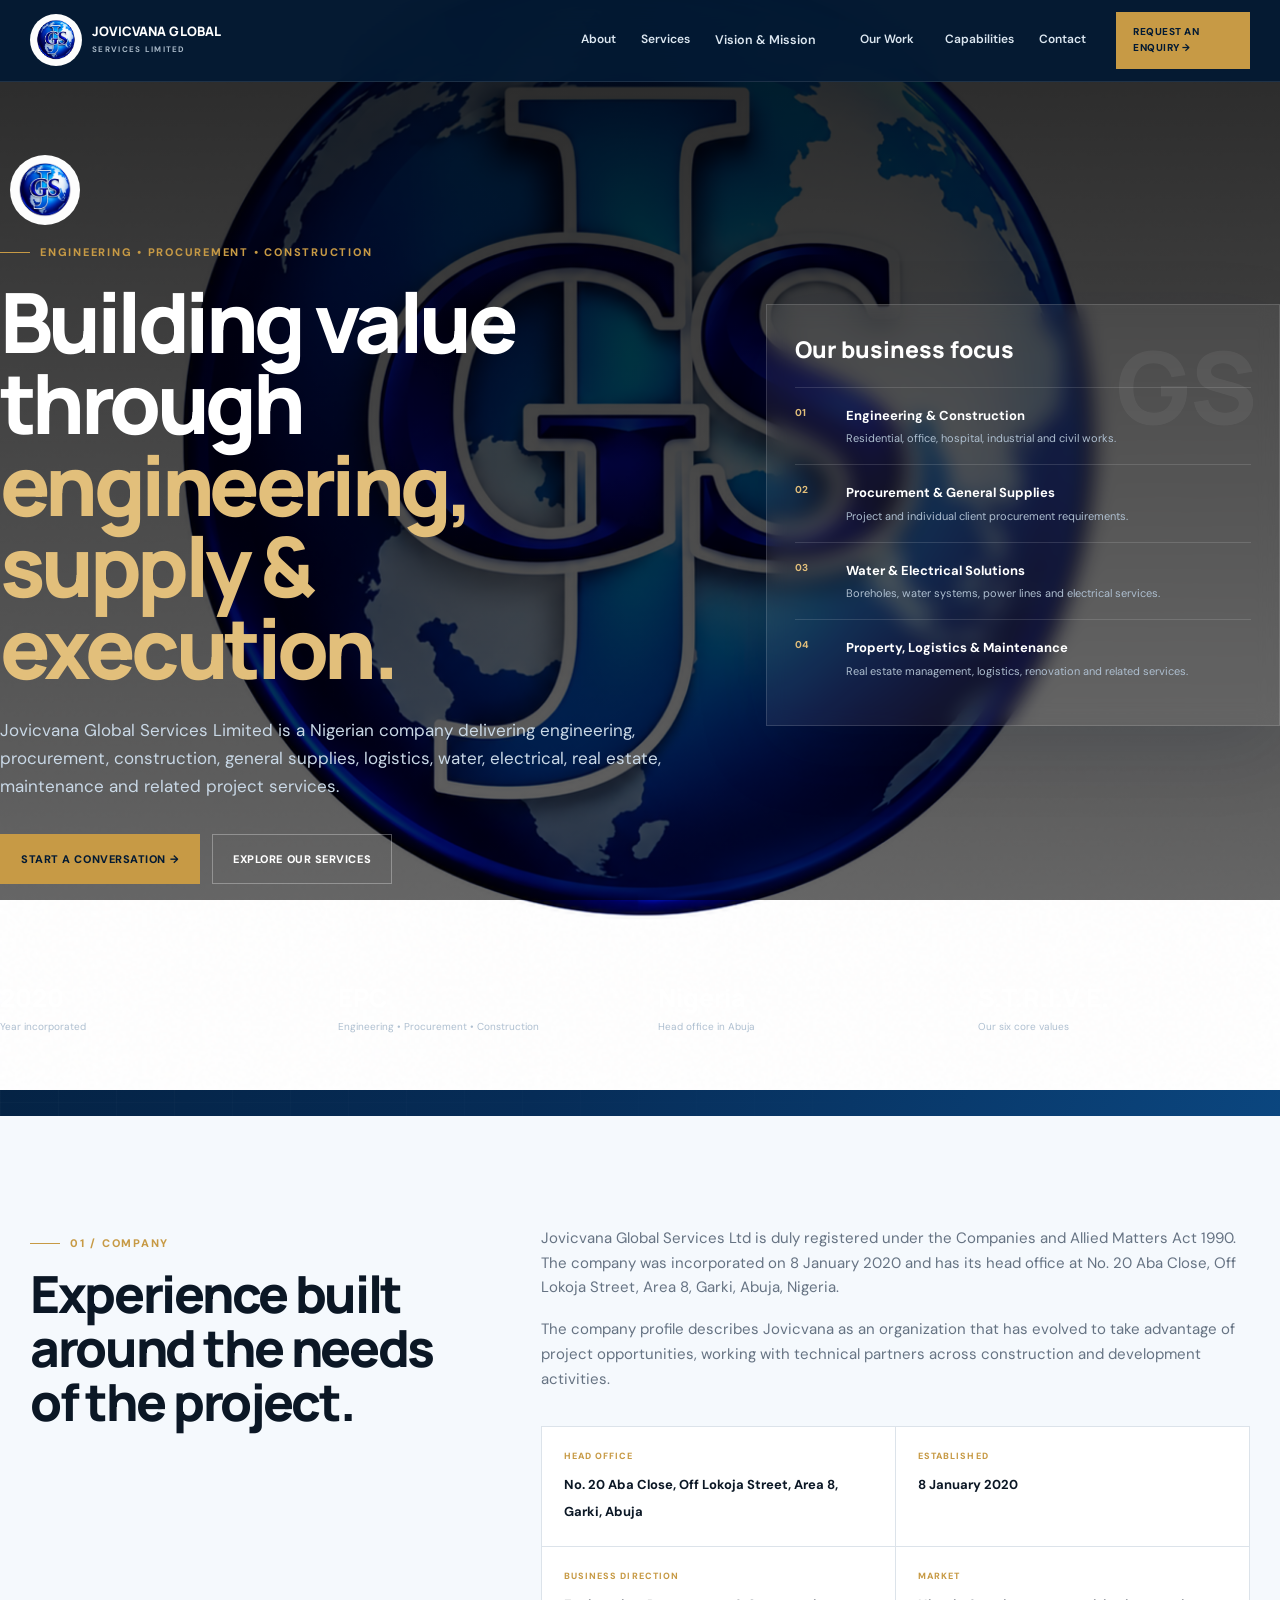
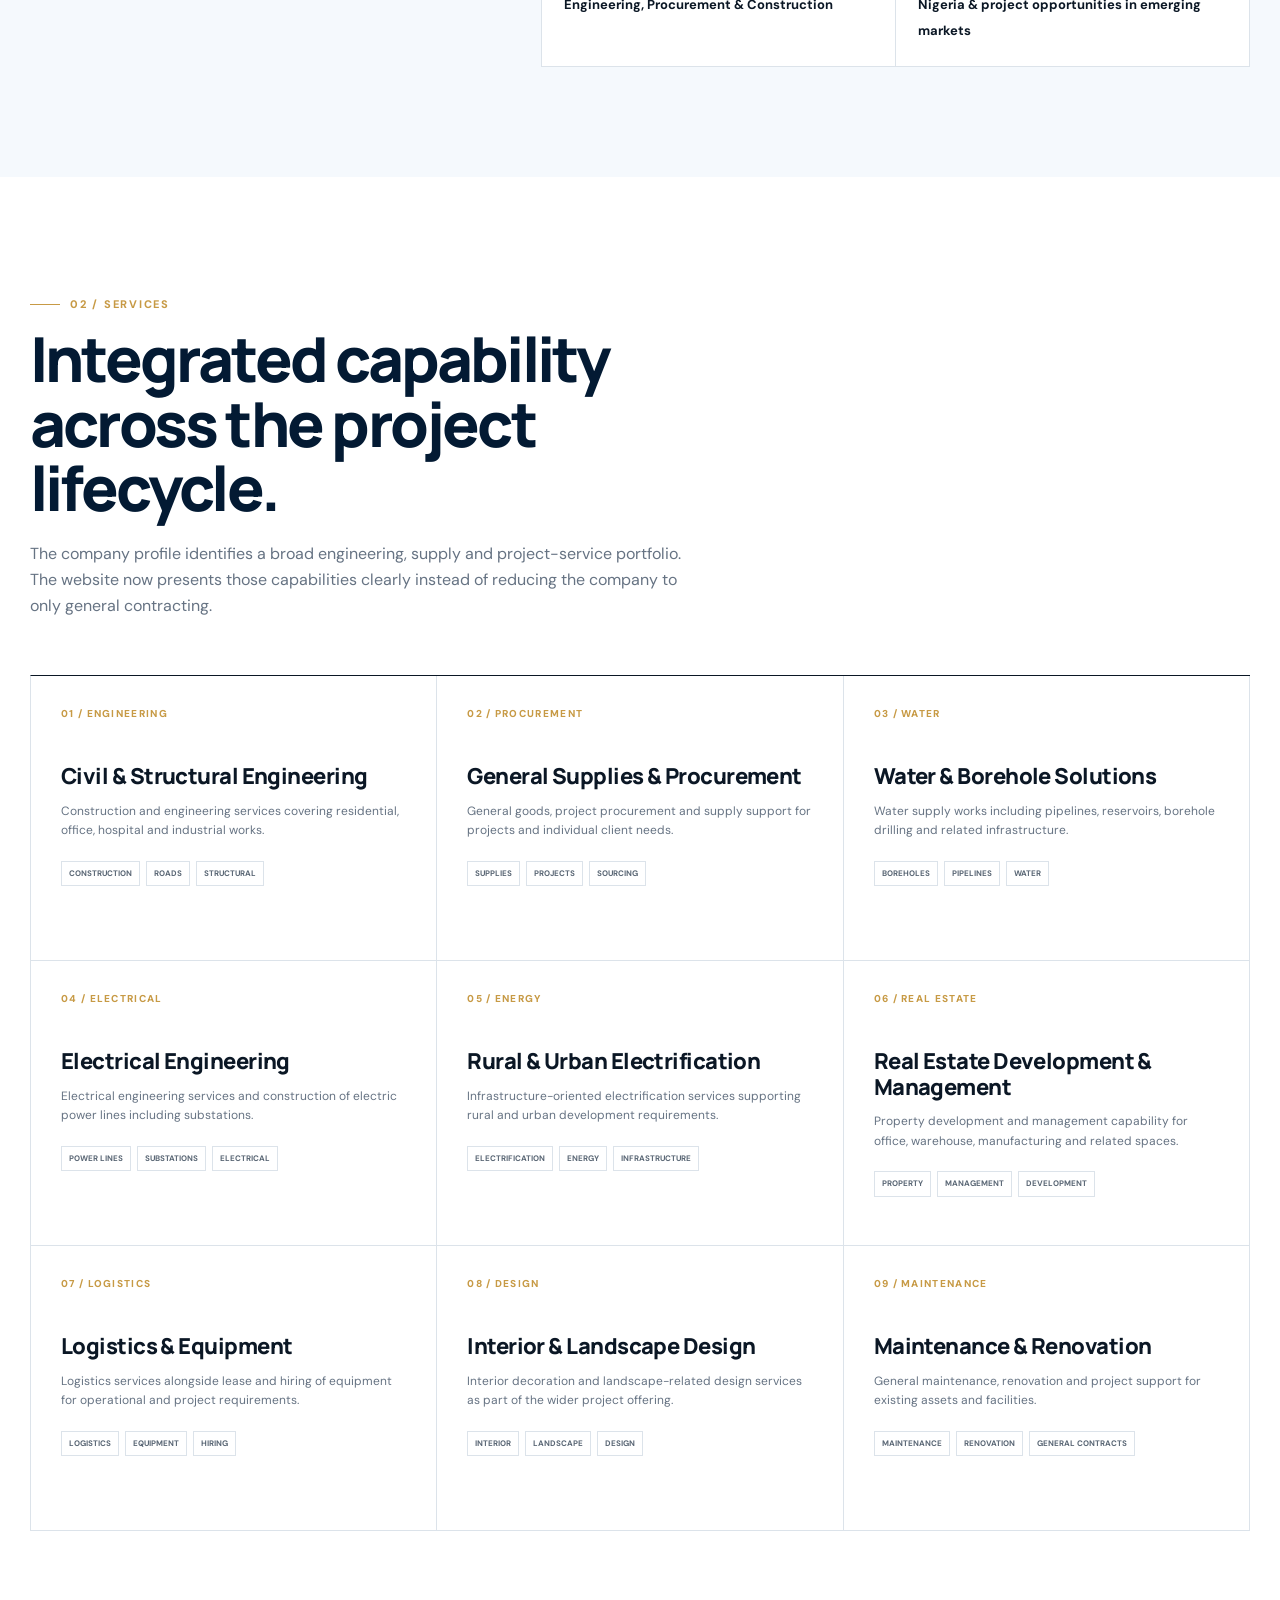
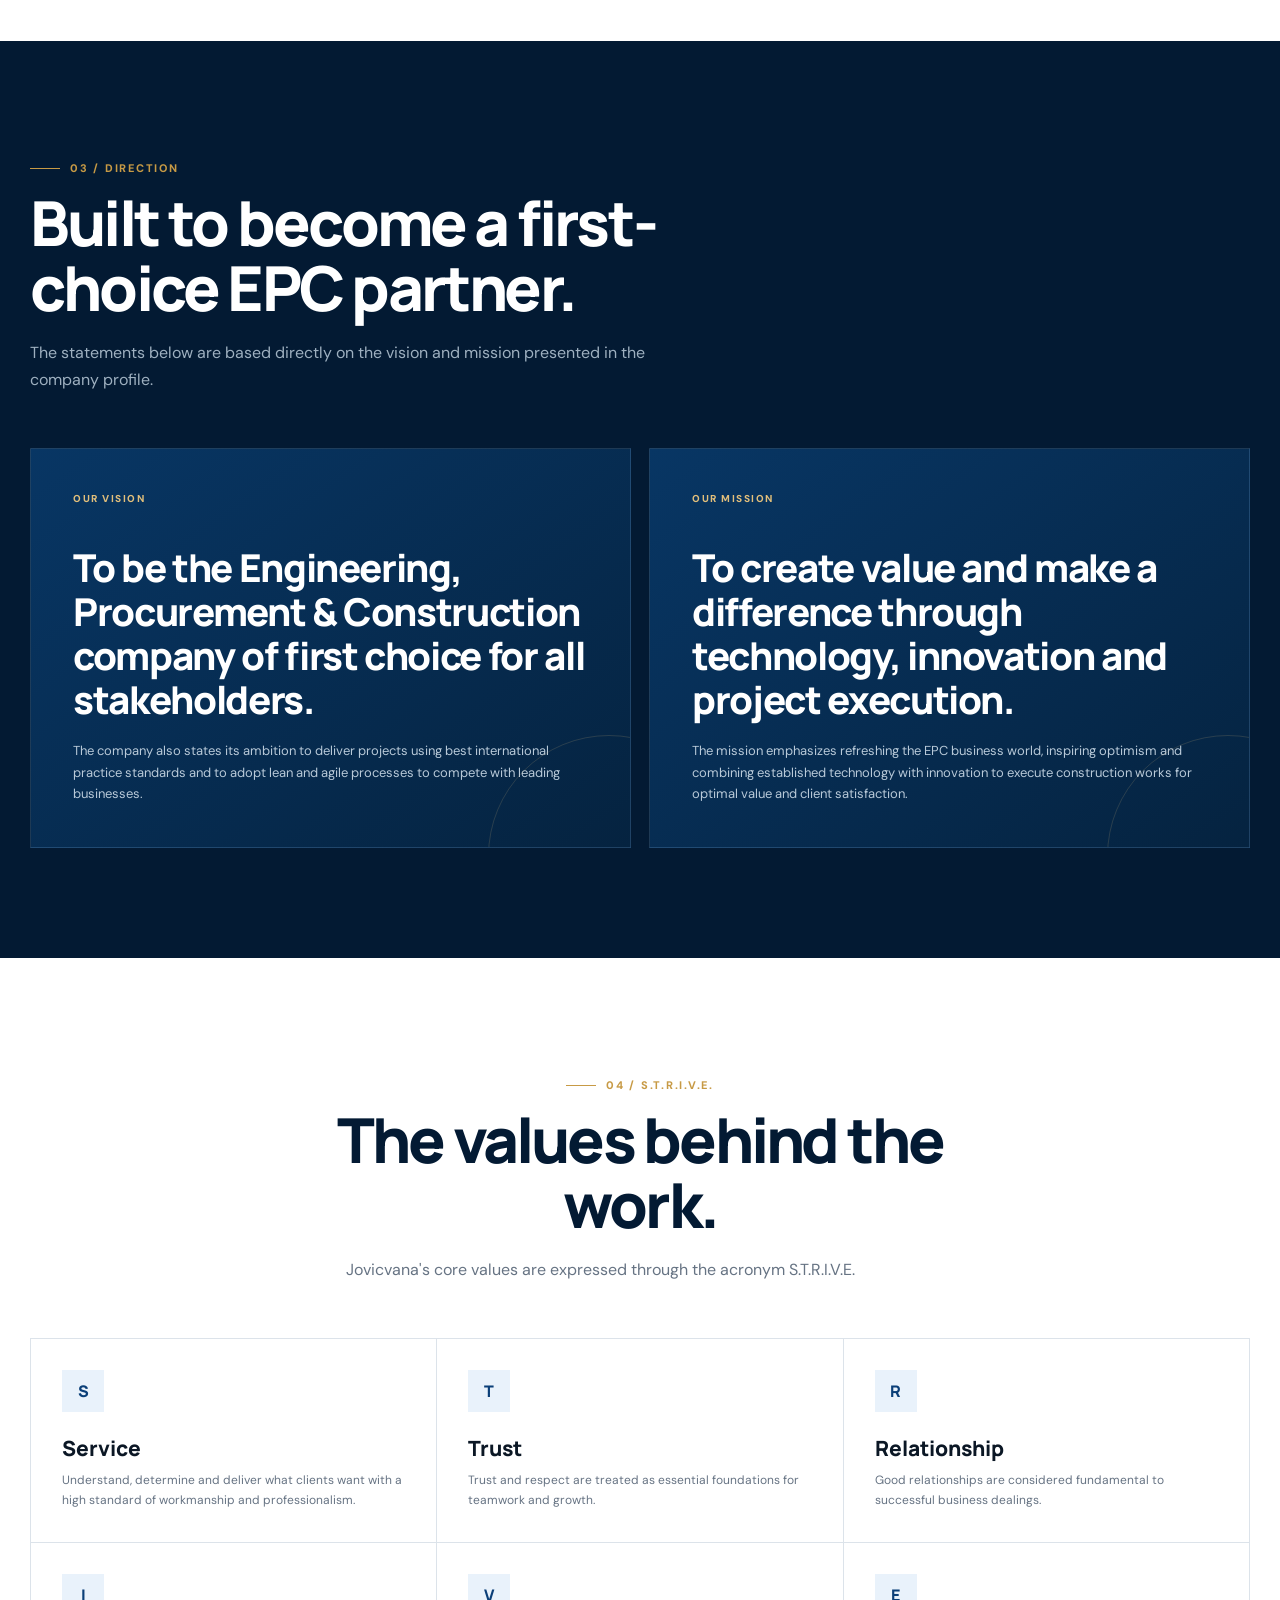
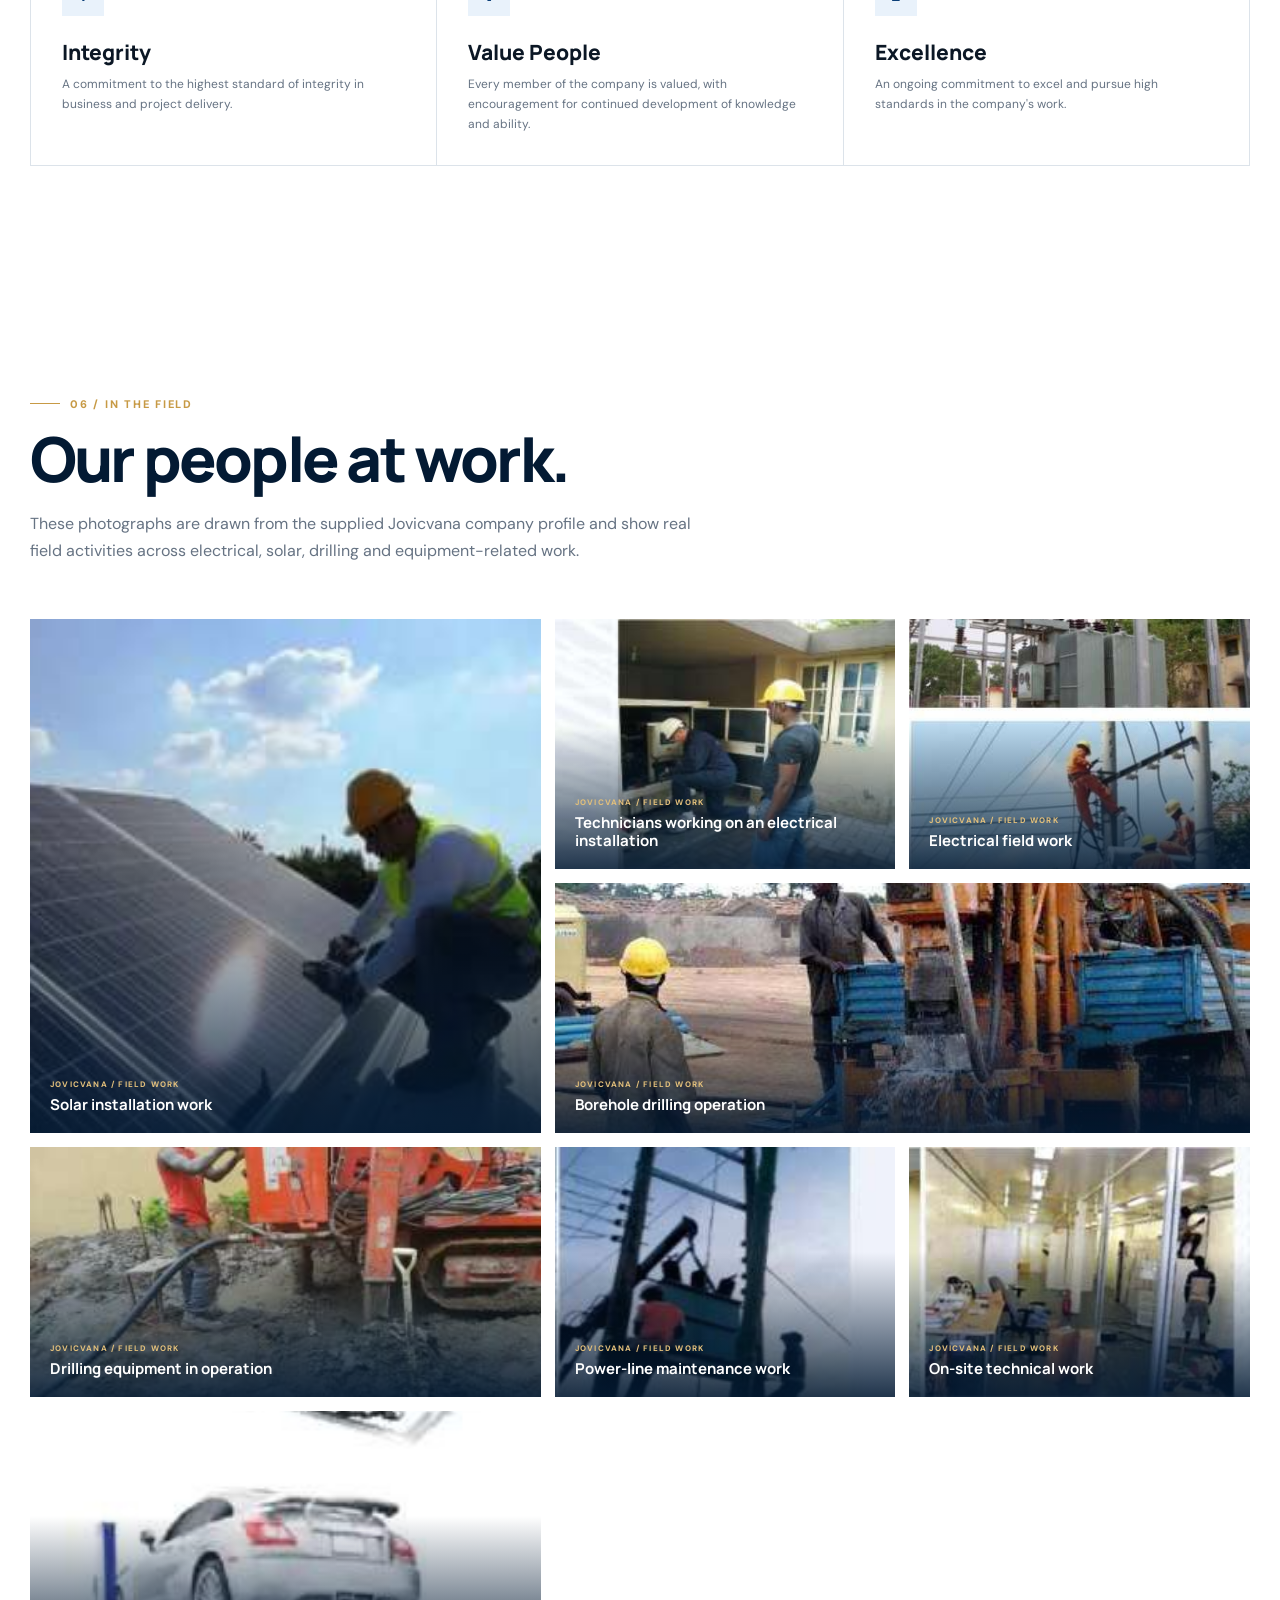
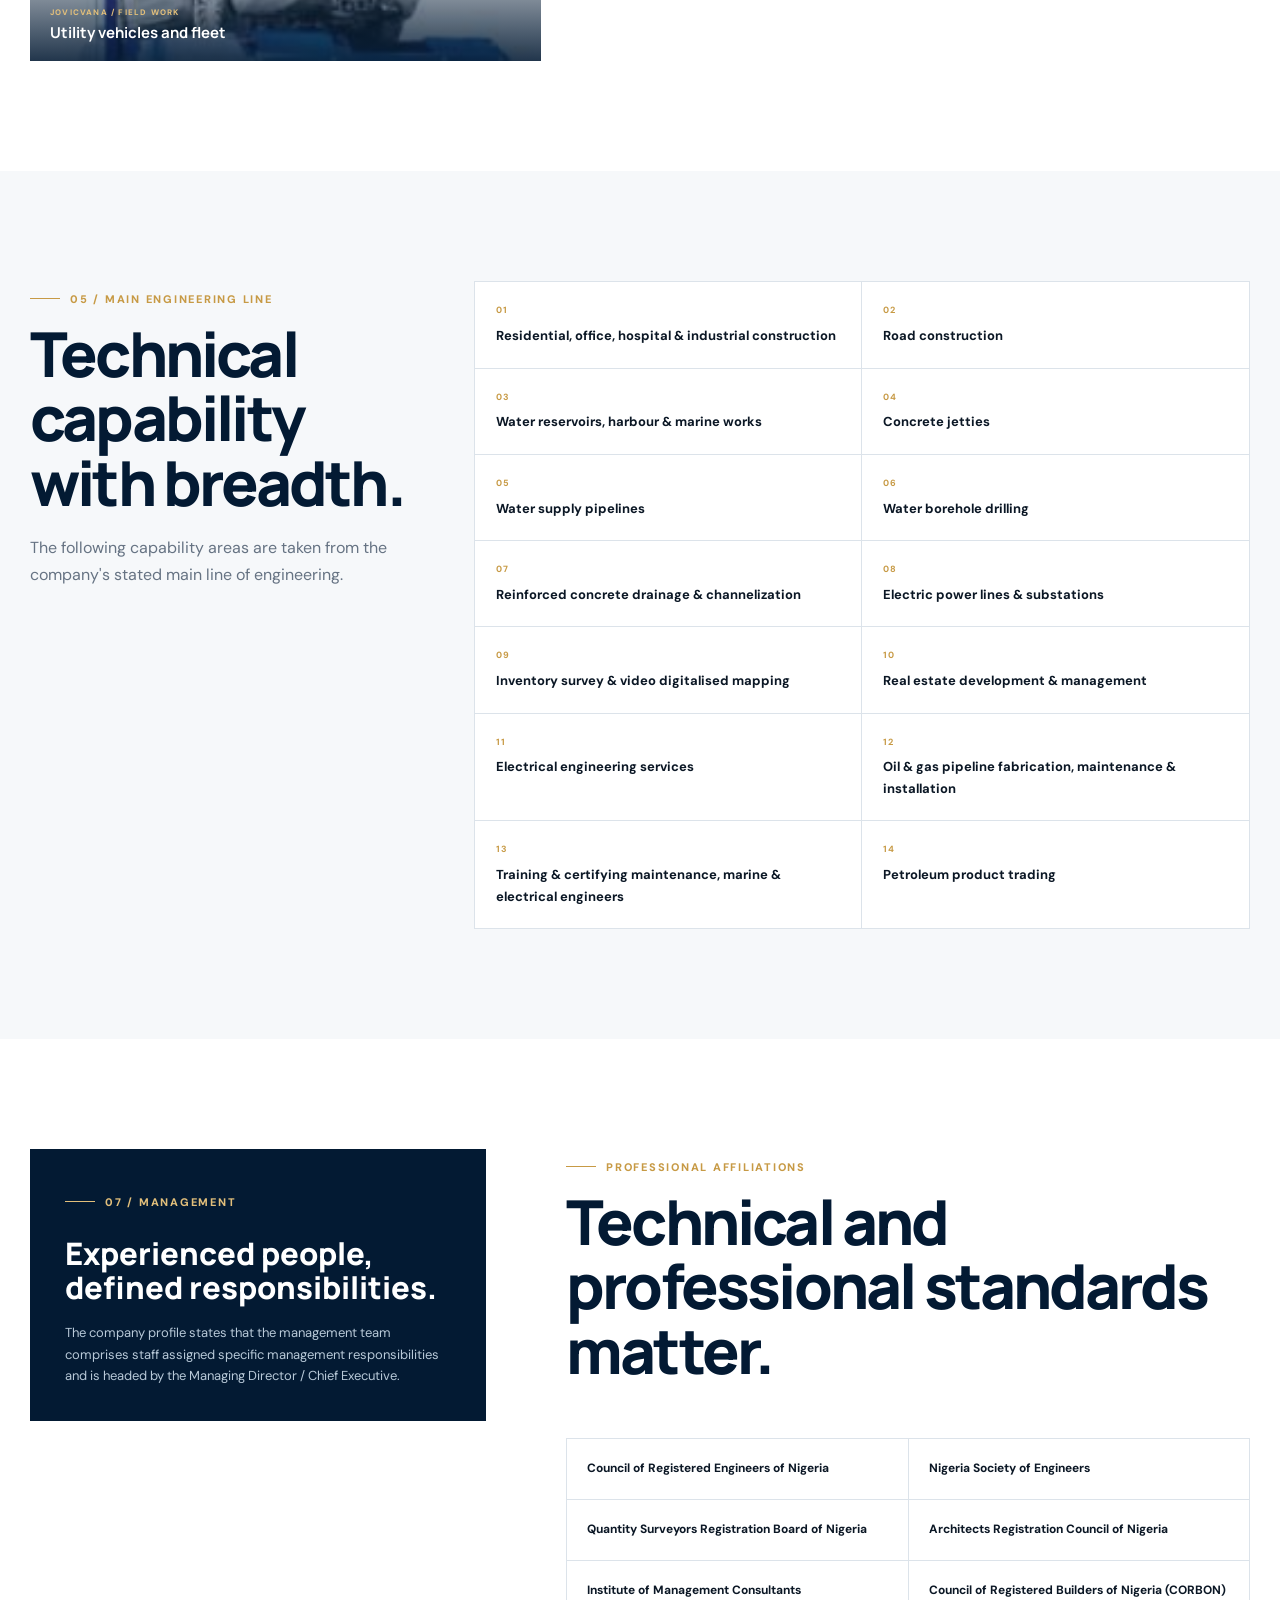
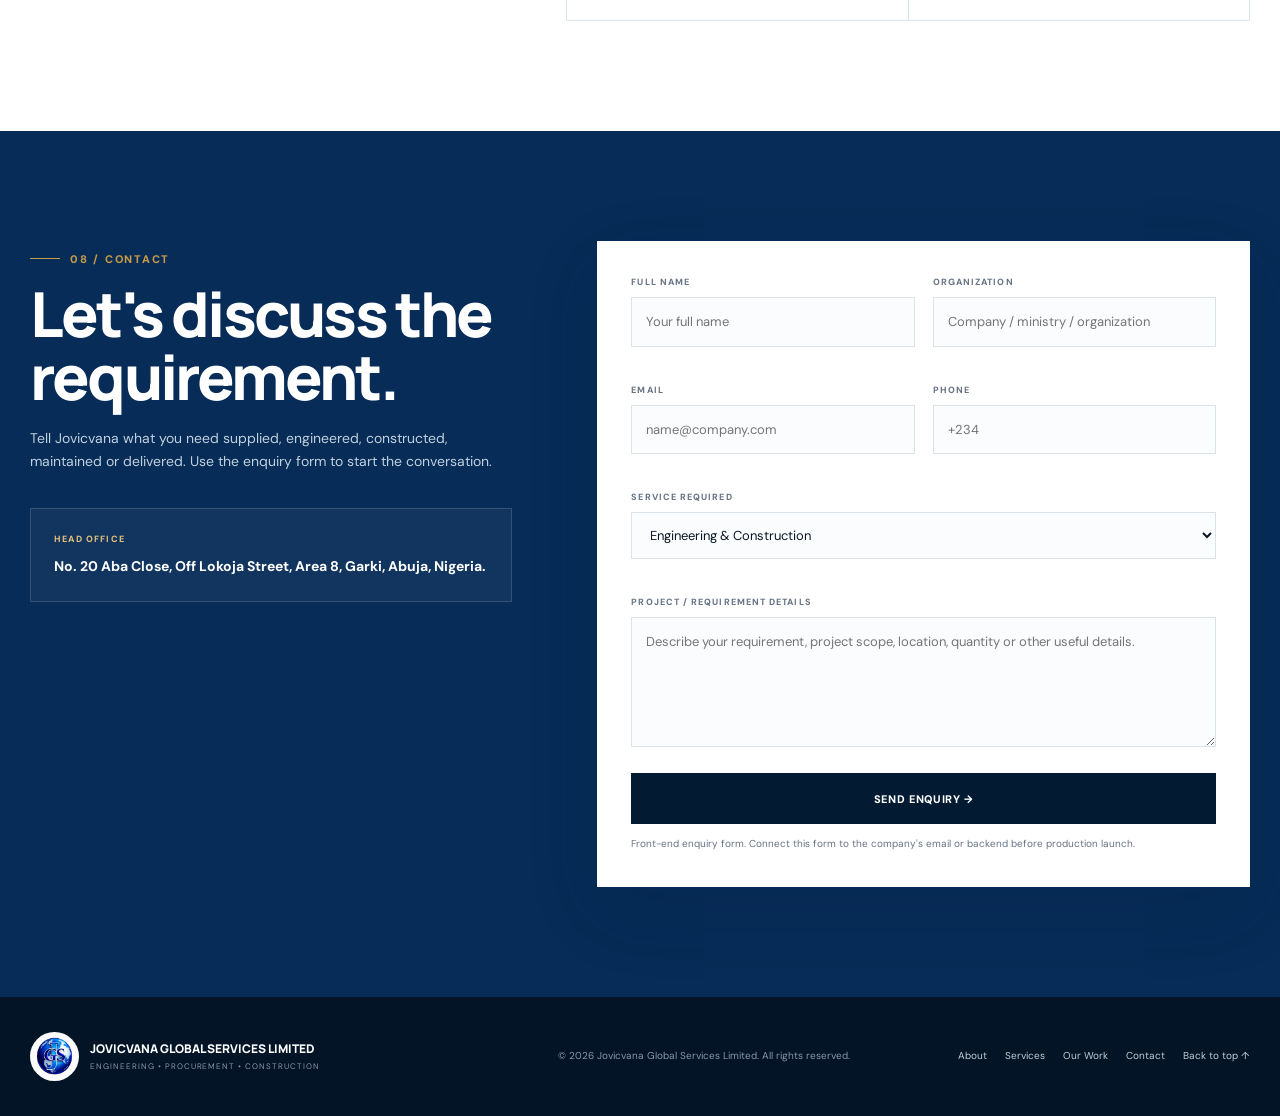
==== commit 0fd7cc9f: "i added a new background image to the .glob class in the style.css file. The new background image is" ====
--- a/index.html
+++ b/index.html
@@ -21,7 +21,7 @@
     >
 
     <link rel="icon" href="[data-uri]">
-
+    <link rel="stylesheet" href="style.css">
     <style>
         :root {
             --blue-950: #031a33;
@@ -157,7 +157,7 @@
         }
 
         .nav {
-            min-height: 82px;
+            min-height: 2px;
             display: flex;
             align-items: center;
             gap: 30px;
@@ -166,7 +166,7 @@
         .brand {
             display: inline-flex;
             align-items: center;
-            gap: 11px;
+            gap: 10px;
             margin-right: auto;
             min-width: 235px;
         }
@@ -1287,7 +1287,7 @@
         <div class="container nav">
 
             <a class="brand" href="#home" aria-label="Jovicvana Global Services Limited home">
-                <img class="brand-logo" src="[data-uri]" alt="Jovicvana Global Services Limited logo">
+                <img style="width: 10%; border-radius: 50%;" src="file_00000000ff7882438cc5444fc7b4f561.png" alt="">
                 <span class="brand-text">
                     <strong>JOVICVANA GLOBAL</strong>
                     <small>SERVICES LIMITED</small>
@@ -1297,13 +1297,13 @@
             <nav class="navlinks" id="navLinks" aria-label="Primary navigation">
                 <a href="#about">About</a>
                 <a href="#services">Services</a>
-                <a href="#vision">Vision & Mission</a>
-                <a href="#work">Our Work</a>
+                <a style="font-size: 12.5px; width: 120px; height: fit-content;" href="#vision">Vision & Mission</a>
+                <a style="width: 60px;" href="#work">Our Work</a>
                 <a href="#capabilities">Capabilities</a>
                 <a href="#contact">Contact</a>
             </nav>
 
-            <a class="nav-cta" href="#contact">REQUEST AN ENQUIRY →</a>
+            <a style="width: 300px; align-items: center;" class="nav-cta" href="#contact">REQUEST AN ENQUIRY →</a>
 
             <button class="menu-btn" id="menuBtn" type="button" aria-label="Open navigation" aria-expanded="false">
                 ☰
@@ -1315,13 +1315,13 @@
 
         <!-- HERO -->
         <section class="hero" id="home">
-            <div class="container hero-inner">
+            <div class="container hero-inner glob">
 
                 <div class="hero-layout reveal">
 
                     <div class="hero-copy">
-                        <img class="hero-logo" src="[data-uri]" alt="Jovicvana Global Services Limited">
-
+                        <!-- <img class="hero-logo" src="[data-uri]" alt="Jovicvana Global Services Limited"> -->
+                        <img style="width: 90px; padding: 10px; border-radius: 50%;" src="file_00000000ff7882438cc5444fc7b4f561.png" alt="">
                         <div class="eyebrow">Engineering • Procurement • Construction</div>
 
                         <h1>
@@ -1949,7 +1949,8 @@
         <div class="container footer-grid">
 
             <div class="footer-brand">
-                <img src="[data-uri]" alt="Jovicvana Global Services Limited logo">
+                  <img style="width: 10%; height: 20%; border-radius: 50%;" src="file_00000000ff7882438cc5444fc7b4f561.png" alt="">
+                <!-- <img src="[data-uri]" alt="Jovicvana Global Services Limited logo"> -->
                 <span>
                     <strong>JOVICVANA GLOBAL SERVICES LIMITED</strong>
                     <small>ENGINEERING • PROCUREMENT • CONSTRUCTION</small>
@@ -1970,7 +1971,7 @@
 
         </div>
     </footer>
-
+    <script src="script.js"></script>
     <script>
         const header = document.getElementById("siteHeader");
         const menuBtn = document.getElementById("menuBtn");
@@ -2048,6 +2049,7 @@
             }, 3500);
         });
     </script>
-
+    <!-- <script src=">
+    script src="https://cdn.jsdelivr.net/npm/typed.js@2.0.12"></script> -->
 </body>
 </html>
--- a/style.css
+++ b/style.css
@@ -0,0 +1,10 @@
+.glob{
+  background-image: linear-gradient(rgba(0, 0, 0, 0.847), rgba(0, 0, 0, 0.6)), 
+   url('file_00000000ff7882438cc5444fc7b4f561.png');
+  background-repeat: no-repeat;
+  background-size: cover;
+  background-position: center;
+  background-attachment: fixed;
+  /* height: 100vh; */
+  margin: 0;
+}
